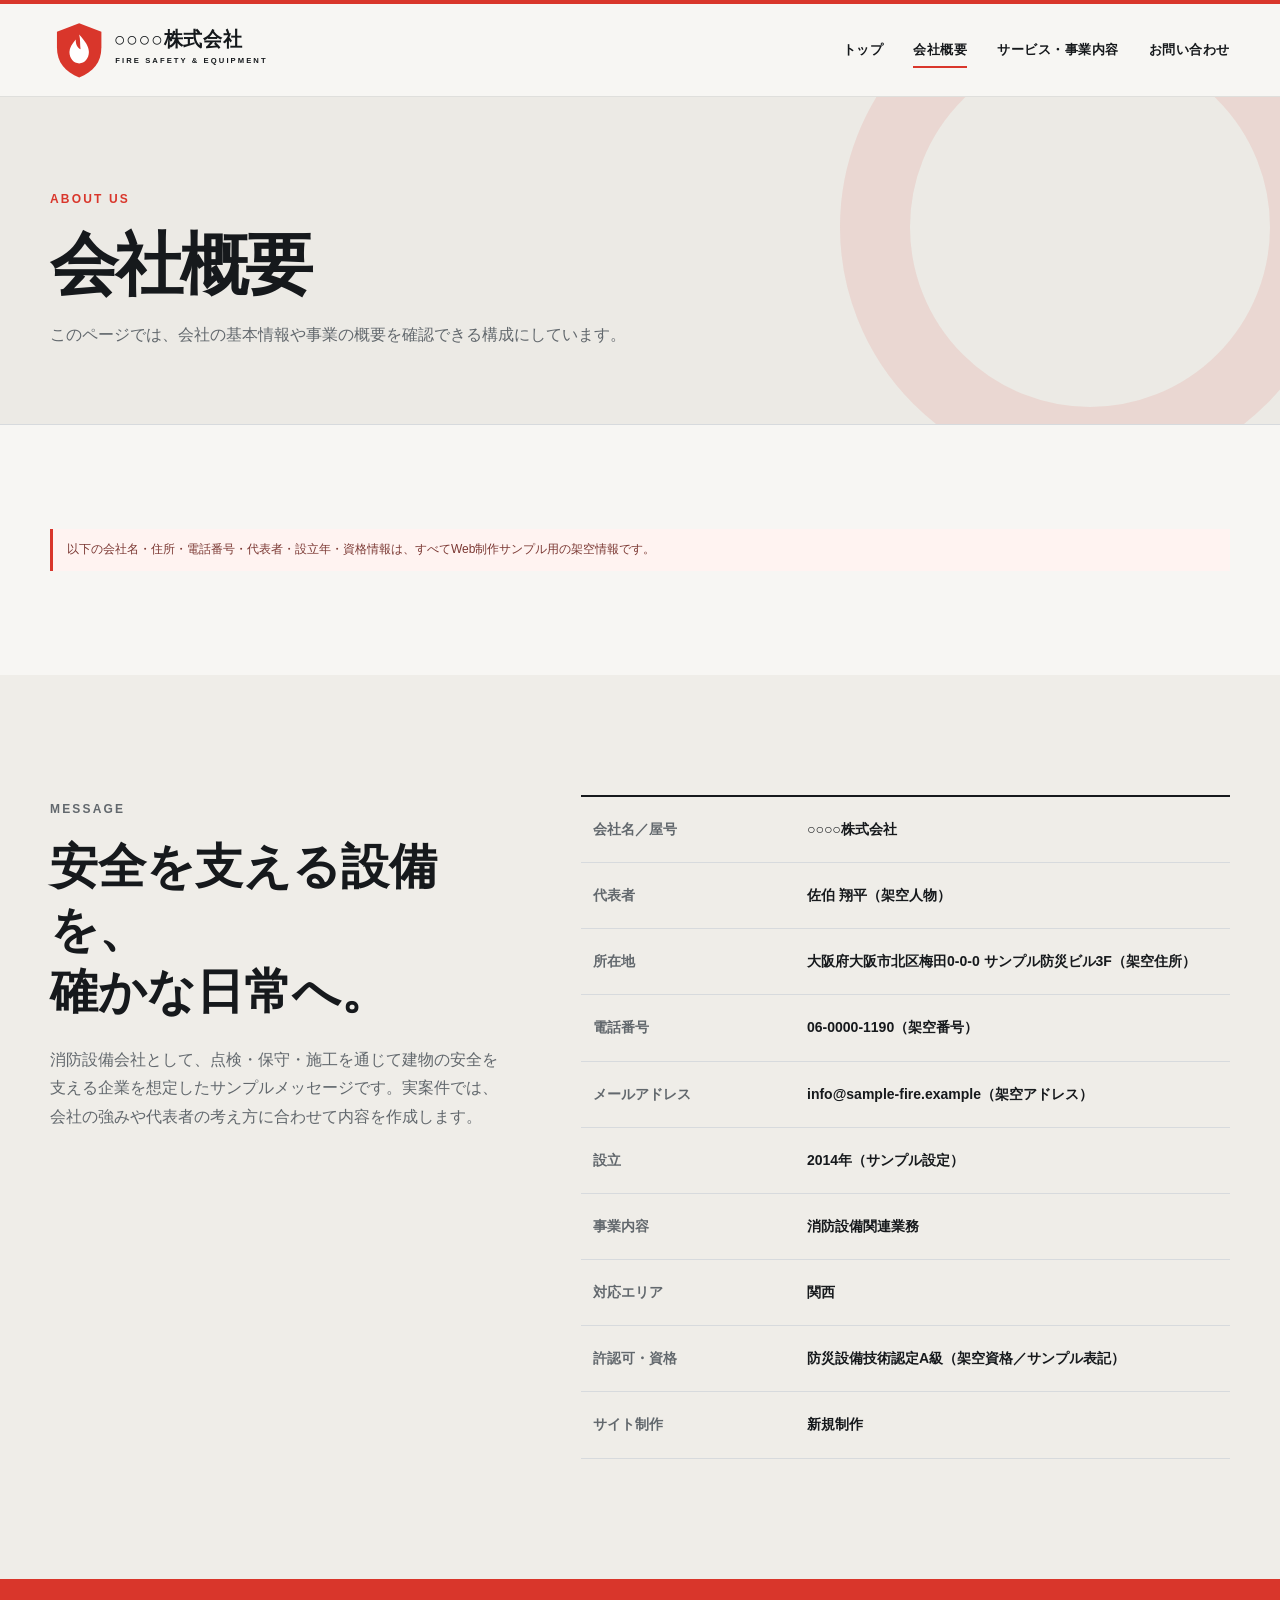
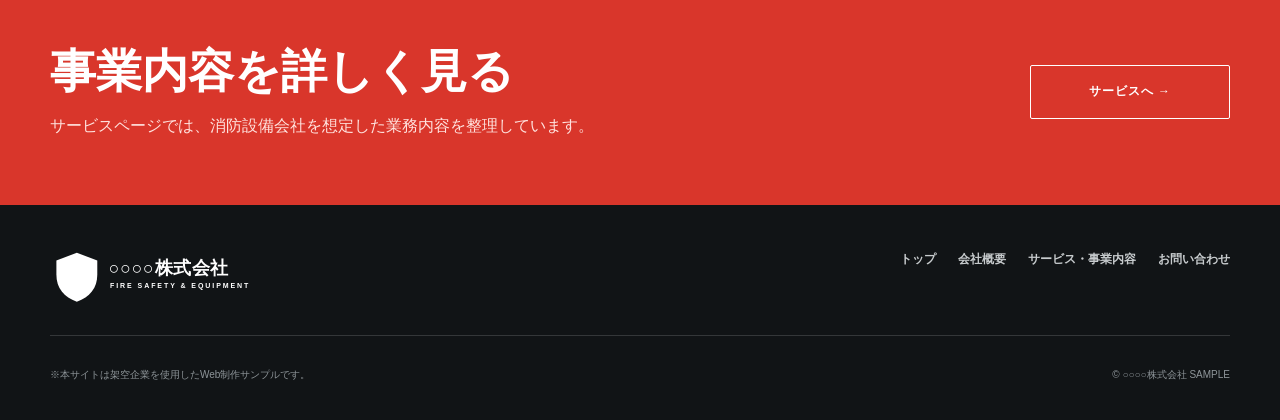
==== about.html @ 8e3e8072 "会社概要ページを作成" ====
<!doctype html>
<html lang="ja">
<head>
  <meta charset="utf-8">
  <meta name="viewport" content="width=device-width, initial-scale=1">
  <meta name="description" content="○○○○株式会社の会社概要サンプル。架空の会社情報を掲載しています。">
  <title>会社概要 | ○○○○株式会社</title>
  <link rel="icon" href="assets/logo.svg" type="image/svg+xml">
  <link rel="stylesheet" href="css/style.css">
</head>
<body id="top">
<header class="site-header">
  <div class="container header-inner">
    <a class="logo" href="index.html"><img src="assets/logo.svg" alt="○○○○株式会社"></a>
    <button class="menu-button" type="button" aria-expanded="false" aria-controls="site-nav">MENU</button>
    <nav id="site-nav" class="site-nav" aria-label="メインナビゲーション"><a href="index.html">トップ</a><a href="about.html" aria-current="page">会社概要</a><a href="service.html">サービス・事業内容</a><a href="contact.html">お問い合わせ</a></nav>
  </div>
</header>
<main>
  <section class="page-hero">
    <div class="container"><p class="eyebrow">ABOUT US</p><h1>会社概要</h1><p>このページでは、会社の基本情報や事業の概要を確認できる構成にしています。</p></div>
  </section>

  <section class="section">
    <div class="container">
      <p class="sample-note">以下の会社名・住所・電話番号・代表者・設立年・資格情報は、すべてWeb制作サンプル用の架空情報です。</p>
    </div>
  </section>

  <section class="section section-soft">
    <div class="container about-grid">
      <div class="about-message">
        <p class="eyebrow">MESSAGE</p>
        <h2>安全を支える設備を、<br>確かな日常へ。</h2>
        <p>消防設備会社として、点検・保守・施工を通じて建物の安全を支える企業を想定したサンプルメッセージです。実案件では、会社の強みや代表者の考え方に合わせて内容を作成します。</p>
      </div>
      <dl class="company-table">
        <div class="company-row"><dt>会社名／屋号</dt><dd>○○○○株式会社</dd></div>
        <div class="company-row"><dt>代表者</dt><dd>佐伯 翔平（架空人物）</dd></div>
        <div class="company-row"><dt>所在地</dt><dd>大阪府大阪市北区梅田0-0-0 サンプル防災ビル3F（架空住所）</dd></div>
        <div class="company-row"><dt>電話番号</dt><dd>06-0000-1190（架空番号）</dd></div>
        <div class="company-row"><dt>メールアドレス</dt><dd>info@sample-fire.example（架空アドレス）</dd></div>
        <div class="company-row"><dt>設立</dt><dd>2014年（サンプル設定）</dd></div>
        <div class="company-row"><dt>事業内容</dt><dd>消防設備関連業務</dd></div>
        <div class="company-row"><dt>対応エリア</dt><dd>関西</dd></div>
        <div class="company-row"><dt>許認可・資格</dt><dd>防災設備技術認定A級（架空資格／サンプル表記）</dd></div>
        <div class="company-row"><dt>サイト制作</dt><dd>新規制作</dd></div>
      </dl>
    </div>
  </section>

  <section class="cta">
    <div class="container cta-inner">
      <div><h2>事業内容を詳しく見る</h2><p>サービスページでは、消防設備会社を想定した業務内容を整理しています。</p></div>
      <a class="button" href="service.html">サービスへ →</a>
    </div>
  </section>
</main>
<footer class="site-footer">
  <div class="container">
    <div class="footer-main"><a class="footer-logo" href="index.html"><img src="assets/logo.svg" alt="○○○○株式会社"></a><nav class="footer-nav" aria-label="フッターナビ"><a href="index.html">トップ</a><a href="about.html">会社概要</a><a href="service.html">サービス・事業内容</a><a href="contact.html">お問い合わせ</a></nav></div>
    <div class="footer-bottom"><p>※本サイトは架空企業を使用したWeb制作サンプルです。</p><p>© ○○○○株式会社 SAMPLE</p></div>
  </div>
</footer>
<script src="js/main.js"></script>
</body>
</html>
---- css/style.css ----
:root{
  --ink:#16191c;
  --muted:#62686d;
  --line:#d7dadd;
  --paper:#f7f6f3;
  --surface:#ffffff;
  --soft:#efede8;
  --accent:#d9362b;
  --accent-dark:#aa241c;
  --max:1180px;
}
*{box-sizing:border-box}
html{scroll-behavior:smooth}
body{
  margin:0;
  color:var(--ink);
  background:var(--paper);
  font-family:-apple-system,BlinkMacSystemFont,"Segoe UI","Noto Sans JP","Yu Gothic",Meiryo,sans-serif;
  line-height:1.8;
  -webkit-font-smoothing:antialiased;
}
a{color:inherit;text-decoration:none}
img{display:block;max-width:100%}
button,input,textarea{font:inherit}
.container{width:min(calc(100% - 48px),var(--max));margin-inline:auto}
.section{padding:104px 0}
.section-soft{background:var(--soft)}
.eyebrow{margin:0 0 16px;color:var(--accent);font-size:12px;font-weight:800;letter-spacing:.18em;text-transform:uppercase}
.section-title{margin:0;font-size:clamp(32px,4.5vw,54px);line-height:1.2;letter-spacing:-.04em;font-weight:700}
.section-lead{max-width:680px;margin:22px 0 0;color:var(--muted);font-size:15px;line-height:2}
.sample-note{margin:0;padding:10px 14px;border-left:3px solid var(--accent);background:#fff3f1;color:#7b3833;font-size:12px}

/* Header */
.site-header{position:sticky;top:0;z-index:30;background:rgba(247,246,243,.94);backdrop-filter:blur(12px);border-top:4px solid var(--accent);border-bottom:1px solid rgba(22,25,28,.10)}
.header-inner{min-height:92px;display:flex;align-items:center;justify-content:space-between;gap:32px}
.logo img{width:250px;height:auto}
.site-nav{display:flex;align-items:center;gap:30px;font-size:13px;font-weight:700;letter-spacing:.04em}
.site-nav a{position:relative;padding:12px 0}
.site-nav a::after{content:"";position:absolute;left:0;right:0;bottom:6px;height:2px;background:var(--accent);transform:scaleX(0);transform-origin:right;transition:.25s}
.site-nav a:hover::after,.site-nav a[aria-current="page"]::after{transform:scaleX(1);transform-origin:left}
.menu-button{display:none;border:1px solid var(--ink);background:transparent;padding:10px 13px;font-size:12px;font-weight:800;letter-spacing:.12em}

/* Buttons */
.button{display:inline-flex;align-items:center;justify-content:center;gap:18px;min-width:200px;padding:15px 20px;border:1px solid var(--ink);border-radius:2px;background:transparent;font-size:12px;font-weight:800;letter-spacing:.08em;transition:.25s}
.button:hover{transform:translateY(-2px)}
.button-primary{background:var(--accent);border-color:var(--accent);color:#fff}
.button-primary:hover{background:var(--accent-dark)}
.button-dark{background:var(--ink);color:#fff}

/* Home hero */
.hero{position:relative;overflow:hidden;border-bottom:1px solid var(--line)}
.hero::before{content:"";position:absolute;inset:0;background-image:linear-gradient(rgba(22,25,28,.035) 1px,transparent 1px),linear-gradient(90deg,rgba(22,25,28,.035) 1px,transparent 1px);background-size:46px 46px;pointer-events:none}
.hero-grid{position:relative;display:grid;grid-template-columns:minmax(0,1fr) minmax(420px,.9fr);align-items:center;gap:64px;min-height:650px;padding:82px 0}
.hero-copy{max-width:650px}
.hero-kicker{display:inline-flex;align-items:center;gap:10px;margin:0 0 24px;padding:7px 10px;background:var(--ink);color:#fff;font-size:10px;font-weight:800;letter-spacing:.16em}
.hero-kicker::before{content:"";width:7px;height:7px;background:var(--accent)}
.hero h1{margin:0;font-size:clamp(46px,6vw,76px);line-height:1.08;letter-spacing:-.055em}
.hero h1 em{font-style:normal;color:var(--accent)}
.hero-text{max-width:560px;margin:28px 0 34px;color:var(--muted);font-size:16px;line-height:2}
.hero-actions{display:flex;gap:12px;flex-wrap:wrap}
.hero-visual{position:relative;margin:0;border:1px solid #bbbdbf;background:#fff;box-shadow:0 24px 60px rgba(0,0,0,.08)}
.hero-visual::before{content:"SAMPLE / FIRE SAFETY";position:absolute;left:16px;top:14px;z-index:2;padding:5px 7px;background:rgba(22,25,28,.86);color:#fff;font-size:9px;font-weight:800;letter-spacing:.16em}
.hero-visual img{width:100%;aspect-ratio:4/3;object-fit:cover}

/* Cards */
.card-grid{display:grid;grid-template-columns:repeat(3,1fr);gap:18px;margin-top:48px}
.card{position:relative;min-height:280px;padding:30px;background:var(--surface);border:1px solid var(--line);transition:.25s}
.card:hover{transform:translateY(-4px);border-color:#aeb2b5;box-shadow:0 16px 34px rgba(0,0,0,.05)}
.card-number{display:block;margin-bottom:54px;color:var(--accent);font-size:12px;font-weight:900;letter-spacing:.14em}
.card h3{margin:0 0 14px;font-size:23px;line-height:1.4}
.card p{margin:0;color:var(--muted);font-size:14px}
.card-link{position:absolute;left:30px;bottom:26px;font-size:11px;font-weight:800;letter-spacing:.08em}

/* Feature strip */
.feature-strip{display:grid;grid-template-columns:repeat(3,1fr);border-top:1px solid var(--ink);border-bottom:1px solid var(--ink);margin-top:50px}
.feature-item{padding:30px 28px;border-right:1px solid var(--line)}
.feature-item:last-child{border-right:0}
.feature-item span{display:block;margin-bottom:12px;color:var(--accent);font-size:11px;font-weight:800;letter-spacing:.14em}
.feature-item strong{display:block;font-size:20px;line-height:1.5}
.feature-item p{margin:12px 0 0;color:var(--muted);font-size:13px}

/* Page hero */
.page-hero{position:relative;overflow:hidden;padding:92px 0 74px;background:#eceae5;border-bottom:1px solid var(--line)}
.page-hero::after{content:"";position:absolute;right:-60px;top:-120px;width:360px;height:360px;border:70px solid rgba(217,54,43,.10);border-radius:50%}
.page-hero h1{position:relative;z-index:1;margin:0;font-size:clamp(42px,6vw,68px);line-height:1.1;letter-spacing:-.045em}
.page-hero p:last-child{position:relative;z-index:1;max-width:720px;margin:20px 0 0;color:var(--muted)}

/* About */
.about-grid{display:grid;grid-template-columns:.82fr 1.18fr;gap:80px;align-items:start}
.about-message{padding-top:20px}
.about-message h2{margin:0 0 22px;font-size:clamp(30px,4vw,48px);line-height:1.3}
.about-message p{color:var(--muted)}
.company-table{border-top:2px solid var(--ink)}
.company-row{display:grid;grid-template-columns:190px 1fr;gap:24px;padding:20px 12px;border-bottom:1px solid var(--line);font-size:14px}
.company-row dt{color:var(--muted);font-weight:700}
.company-row dd{margin:0;font-weight:600}

/* Service */
.service-list{margin-top:46px;border-top:2px solid var(--ink)}
.service-row{display:grid;grid-template-columns:90px minmax(0,1fr) minmax(240px,.7fr);gap:34px;padding:38px 12px;border-bottom:1px solid var(--line)}
.service-row>span{color:var(--accent);font-size:12px;font-weight:900;letter-spacing:.16em}
.service-row h2{margin:0 0 12px;font-size:28px}
.service-row p{margin:0;color:var(--muted);font-size:14px}
.service-tags{display:flex;flex-wrap:wrap;align-content:flex-start;gap:8px}
.service-tags span{padding:7px 10px;background:#fff;border:1px solid var(--line);font-size:11px;font-weight:700}
.equipment-grid{display:grid;grid-template-columns:repeat(4,1fr);gap:12px;margin-top:34px}
.equipment-item{padding:22px 16px;background:#fff;border:1px solid var(--line);text-align:center;font-size:13px;font-weight:700}

/* Contact */
.contact-grid{display:grid;grid-template-columns:.78fr 1.22fr;gap:72px;align-items:start}
.contact-info{padding:30px;background:var(--ink);color:#fff}
.contact-info h2{margin:0 0 18px;font-size:28px}
.contact-info p{margin:0 0 24px;color:#c9cdd0;font-size:14px}
.contact-data{border-top:1px solid rgba(255,255,255,.25)}
.contact-data div{padding:16px 0;border-bottom:1px solid rgba(255,255,255,.16)}
.contact-data span{display:block;color:#aeb4b7;font-size:10px;font-weight:800;letter-spacing:.14em}
.contact-data strong{display:block;margin-top:4px;font-size:15px}
.contact-form{display:flex;flex-direction:column;gap:20px;padding:34px;background:#fff;border:1px solid var(--line)}
.contact-form label{font-size:13px;font-weight:700}
.contact-form input,.contact-form textarea{width:100%;margin-top:8px;padding:13px 14px;border:1px solid #c7cbce;background:#fafafa;outline:none}
.contact-form input:focus,.contact-form textarea:focus{border-color:var(--accent);box-shadow:0 0 0 3px rgba(217,54,43,.08)}
.form-note{margin:0;color:#7c8286;font-size:11px}

/* CTA / Footer */
.cta{background:var(--accent);color:#fff}
.cta-inner{display:flex;align-items:center;justify-content:space-between;gap:36px;padding:64px 0}
.cta h2{margin:0;font-size:clamp(30px,4vw,46px);line-height:1.25}
.cta p{margin:12px 0 0;color:#ffe2de}
.cta .button{border-color:#fff;color:#fff}
.site-footer{padding:44px 0 26px;background:#111416;color:#fff}
.footer-main{display:flex;align-items:flex-start;justify-content:space-between;gap:42px;padding-bottom:30px;border-bottom:1px solid rgba(255,255,255,.15)}
.footer-logo img{width:230px;filter:brightness(0) invert(1)}
.footer-nav{display:flex;gap:22px;flex-wrap:wrap;color:#c7cbcd;font-size:12px;font-weight:700}
.footer-bottom{display:flex;justify-content:space-between;gap:24px;padding-top:20px;color:#8e9599;font-size:10px}

@media(max-width:980px){
  .hero-grid{grid-template-columns:1fr;gap:44px;min-height:auto}
  .hero-visual{max-width:780px}
  .card-grid{grid-template-columns:1fr}
  .card{min-height:230px}
  .about-grid,.contact-grid{grid-template-columns:1fr;gap:46px}
  .service-row{grid-template-columns:70px 1fr}
  .service-tags{grid-column:2}
  .equipment-grid{grid-template-columns:repeat(2,1fr)}
}
@media(max-width:760px){
  .container{width:min(calc(100% - 28px),var(--max))}
  .section{padding:76px 0}
  .header-inner{min-height:78px}
  .logo img{width:205px}
  .menu-button{display:block}
  .site-nav{display:none;position:absolute;top:78px;left:0;right:0;flex-direction:column;align-items:flex-start;gap:4px;padding:18px 22px 24px;background:#f7f6f3;border-bottom:1px solid var(--line)}
  .site-nav.open{display:flex}
  .site-nav a{width:100%;padding:10px 0}
  .hero-grid{padding:60px 0}
  .hero h1{font-size:clamp(36px,11vw,52px)}
  .hero-text{font-size:14px}
  .hero-actions .button{width:100%}
  .feature-strip{grid-template-columns:1fr}
  .feature-item{border-right:0;border-bottom:1px solid var(--line)}
  .feature-item:last-child{border-bottom:0}
  .page-hero{padding:70px 0 58px}
  .company-row{grid-template-columns:1fr;gap:6px;padding:16px 4px}
  .service-row{grid-template-columns:1fr;gap:10px;padding:30px 4px}
  .service-tags{grid-column:auto}
  .equipment-grid{grid-template-columns:1fr}
  .contact-form{padding:24px 18px}
  .cta-inner{display:block;padding:52px 0}
  .cta .button{margin-top:26px;width:100%}
  .footer-main{display:block}
  .footer-nav{margin-top:26px}
  .footer-bottom{display:block}
  .footer-bottom p{margin:8px 0 0}
}
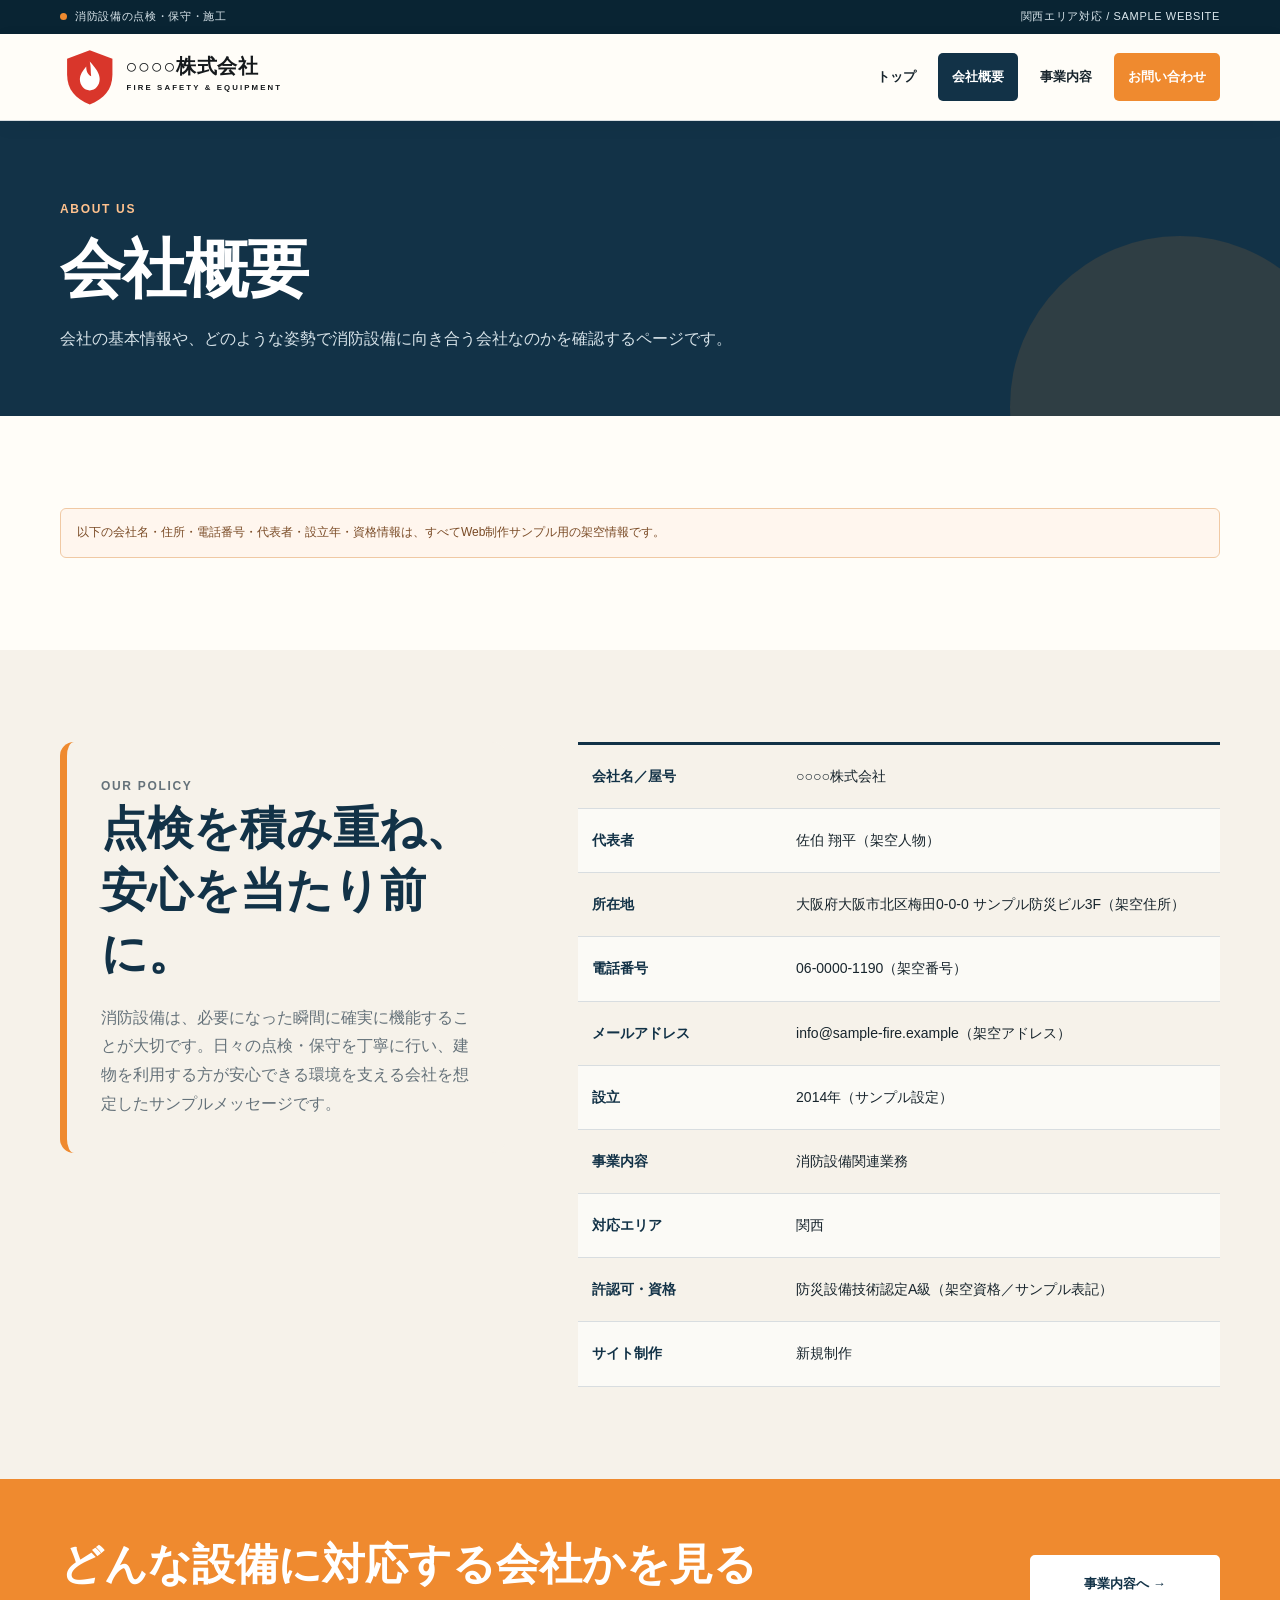
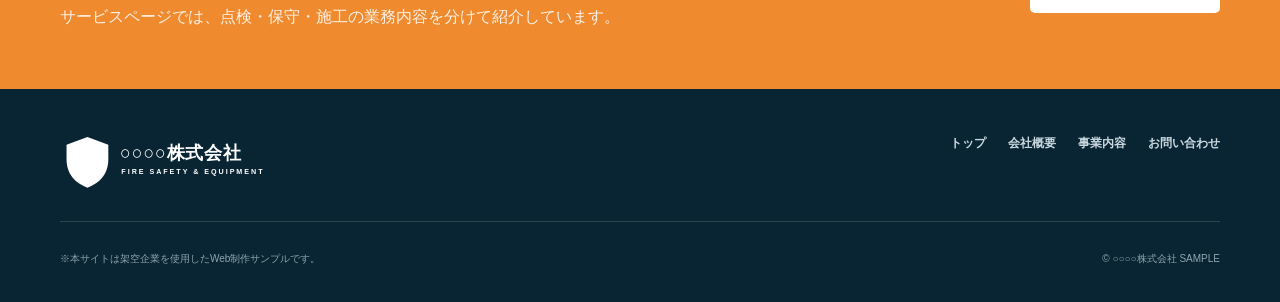
==== commit c3c5aec6: "会社概要ページを新デザインへ統一" ====
--- a/about.html
+++ b/about.html
@@ -9,30 +9,29 @@
   <link rel="stylesheet" href="css/style.css">
 </head>
 <body id="top">
+<div class="utility-bar"><div class="container utility-inner"><p class="utility-badge">消防設備の点検・保守・施工</p><p>関西エリア対応 / SAMPLE WEBSITE</p></div></div>
 <header class="site-header">
   <div class="container header-inner">
     <a class="logo" href="index.html"><img src="assets/logo.svg" alt="○○○○株式会社"></a>
     <button class="menu-button" type="button" aria-expanded="false" aria-controls="site-nav">MENU</button>
-    <nav id="site-nav" class="site-nav" aria-label="メインナビゲーション"><a href="index.html">トップ</a><a href="about.html" aria-current="page">会社概要</a><a href="service.html">サービス・事業内容</a><a href="contact.html">お問い合わせ</a></nav>
+    <nav id="site-nav" class="site-nav" aria-label="メインナビゲーション"><a href="index.html">トップ</a><a href="about.html" aria-current="page">会社概要</a><a href="service.html">事業内容</a><a href="contact.html">お問い合わせ</a></nav>
   </div>
 </header>
 <main>
   <section class="page-hero">
-    <div class="container"><p class="eyebrow">ABOUT US</p><h1>会社概要</h1><p>このページでは、会社の基本情報や事業の概要を確認できる構成にしています。</p></div>
+    <div class="container"><p class="eyebrow">ABOUT US</p><h1>会社概要</h1><p>会社の基本情報や、どのような姿勢で消防設備に向き合う会社なのかを確認するページです。</p></div>
   </section>
 
   <section class="section">
-    <div class="container">
-      <p class="sample-note">以下の会社名・住所・電話番号・代表者・設立年・資格情報は、すべてWeb制作サンプル用の架空情報です。</p>
-    </div>
+    <div class="container"><p class="sample-note">以下の会社名・住所・電話番号・代表者・設立年・資格情報は、すべてWeb制作サンプル用の架空情報です。</p></div>
   </section>
 
   <section class="section section-soft">
     <div class="container about-grid">
       <div class="about-message">
-        <p class="eyebrow">MESSAGE</p>
-        <h2>安全を支える設備を、<br>確かな日常へ。</h2>
-        <p>消防設備会社として、点検・保守・施工を通じて建物の安全を支える企業を想定したサンプルメッセージです。実案件では、会社の強みや代表者の考え方に合わせて内容を作成します。</p>
+        <p class="eyebrow">OUR POLICY</p>
+        <h2>点検を積み重ね、<br>安心を当たり前に。</h2>
+        <p>消防設備は、必要になった瞬間に確実に機能することが大切です。日々の点検・保守を丁寧に行い、建物を利用する方が安心できる環境を支える会社を想定したサンプルメッセージです。</p>
       </div>
       <dl class="company-table">
         <div class="company-row"><dt>会社名／屋号</dt><dd>○○○○株式会社</dd></div>
@@ -50,15 +49,12 @@
   </section>
 
   <section class="cta">
-    <div class="container cta-inner">
-      <div><h2>事業内容を詳しく見る</h2><p>サービスページでは、消防設備会社を想定した業務内容を整理しています。</p></div>
-      <a class="button" href="service.html">サービスへ →</a>
-    </div>
+    <div class="container cta-inner"><div><h2>どんな設備に対応する会社かを見る</h2><p>サービスページでは、点検・保守・施工の業務内容を分けて紹介しています。</p></div><a class="button" href="service.html">事業内容へ →</a></div>
   </section>
 </main>
 <footer class="site-footer">
   <div class="container">
-    <div class="footer-main"><a class="footer-logo" href="index.html"><img src="assets/logo.svg" alt="○○○○株式会社"></a><nav class="footer-nav" aria-label="フッターナビ"><a href="index.html">トップ</a><a href="about.html">会社概要</a><a href="service.html">サービス・事業内容</a><a href="contact.html">お問い合わせ</a></nav></div>
+    <div class="footer-main"><a class="footer-logo" href="index.html"><img src="assets/logo.svg" alt="○○○○株式会社"></a><nav class="footer-nav" aria-label="フッターナビ"><a href="index.html">トップ</a><a href="about.html">会社概要</a><a href="service.html">事業内容</a><a href="contact.html">お問い合わせ</a></nav></div>
     <div class="footer-bottom"><p>※本サイトは架空企業を使用したWeb制作サンプルです。</p><p>© ○○○○株式会社 SAMPLE</p></div>
   </div>
 </footer>
--- a/css/style.css
+++ b/css/style.css
@@ -1,13 +1,16 @@
 :root{
-  --ink:#16191c;
-  --muted:#62686d;
-  --line:#d7dadd;
-  --paper:#f7f6f3;
-  --surface:#ffffff;
-  --soft:#efede8;
-  --accent:#d9362b;
-  --accent-dark:#aa241c;
-  --max:1180px;
+  --navy:#123247;
+  --navy-deep:#092433;
+  --blue:#1f4a63;
+  --orange:#ef8a2f;
+  --orange-dark:#cf6d1b;
+  --cream:#f6f2ea;
+  --paper:#fffdf8;
+  --sky:#eaf1f4;
+  --ink:#17242c;
+  --muted:#65727a;
+  --line:#d8dde0;
+  --max:1160px;
 }
 *{box-sizing:border-box}
 html{scroll-behavior:smooth}
@@ -15,7 +18,7 @@
   margin:0;
   color:var(--ink);
   background:var(--paper);
-  font-family:-apple-system,BlinkMacSystemFont,"Segoe UI","Noto Sans JP","Yu Gothic",Meiryo,sans-serif;
+  font-family:"Noto Sans JP","Yu Gothic",Meiryo,sans-serif;
   line-height:1.8;
   -webkit-font-smoothing:antialiased;
 }
@@ -23,152 +26,180 @@
 img{display:block;max-width:100%}
 button,input,textarea{font:inherit}
 .container{width:min(calc(100% - 48px),var(--max));margin-inline:auto}
-.section{padding:104px 0}
-.section-soft{background:var(--soft)}
-.eyebrow{margin:0 0 16px;color:var(--accent);font-size:12px;font-weight:800;letter-spacing:.18em;text-transform:uppercase}
-.section-title{margin:0;font-size:clamp(32px,4.5vw,54px);line-height:1.2;letter-spacing:-.04em;font-weight:700}
-.section-lead{max-width:680px;margin:22px 0 0;color:var(--muted);font-size:15px;line-height:2}
-.sample-note{margin:0;padding:10px 14px;border-left:3px solid var(--accent);background:#fff3f1;color:#7b3833;font-size:12px}
-
-/* Header */
-.site-header{position:sticky;top:0;z-index:30;background:rgba(247,246,243,.94);backdrop-filter:blur(12px);border-top:4px solid var(--accent);border-bottom:1px solid rgba(22,25,28,.10)}
-.header-inner{min-height:92px;display:flex;align-items:center;justify-content:space-between;gap:32px}
-.logo img{width:250px;height:auto}
-.site-nav{display:flex;align-items:center;gap:30px;font-size:13px;font-weight:700;letter-spacing:.04em}
-.site-nav a{position:relative;padding:12px 0}
-.site-nav a::after{content:"";position:absolute;left:0;right:0;bottom:6px;height:2px;background:var(--accent);transform:scaleX(0);transform-origin:right;transition:.25s}
-.site-nav a:hover::after,.site-nav a[aria-current="page"]::after{transform:scaleX(1);transform-origin:left}
-.menu-button{display:none;border:1px solid var(--ink);background:transparent;padding:10px 13px;font-size:12px;font-weight:800;letter-spacing:.12em}
+.section{padding:92px 0}
+.section-soft{background:var(--cream)}
+.section-blue{background:var(--sky)}
+.eyebrow{margin:0 0 10px;color:var(--orange-dark);font-size:12px;font-weight:800;letter-spacing:.14em;text-transform:uppercase}
+.section-title{margin:0;font-size:clamp(32px,4.2vw,52px);line-height:1.3;letter-spacing:-.03em;font-weight:800}
+.section-lead{max-width:720px;margin:20px 0 0;color:var(--muted);font-size:15px;line-height:2}
+.sample-note{margin:0;padding:13px 16px;border:1px solid #f0c9a4;border-radius:6px;background:#fff6ee;color:#7a4b26;font-size:12px}
+
+/* Utility + header */
+.utility-bar{background:var(--navy-deep);color:#dbe7ed;font-size:11px;letter-spacing:.06em}
+.utility-inner{min-height:34px;display:flex;align-items:center;justify-content:space-between;gap:20px}
+.utility-inner p{margin:0}
+.utility-badge{display:inline-flex;align-items:center;gap:8px}
+.utility-badge::before{content:"";width:7px;height:7px;border-radius:50%;background:var(--orange)}
+.site-header{position:sticky;top:0;z-index:30;background:rgba(255,253,248,.97);border-bottom:1px solid var(--line);box-shadow:0 5px 18px rgba(9,36,51,.05)}
+.header-inner{min-height:86px;display:flex;align-items:center;justify-content:space-between;gap:32px}
+.logo img{width:255px;height:auto}
+.site-nav{display:flex;align-items:center;gap:8px;font-size:13px;font-weight:700}
+.site-nav a{padding:12px 14px;border-radius:5px;transition:.2s}
+.site-nav a:hover{background:var(--sky);color:var(--navy)}
+.site-nav a[aria-current="page"]{background:var(--navy);color:#fff}
+.site-nav a:last-child{background:var(--orange);color:#fff}
+.site-nav a:last-child:hover{background:var(--orange-dark)}
+.menu-button{display:none;border:0;border-radius:4px;background:var(--navy);color:#fff;padding:10px 13px;font-size:12px;font-weight:800;letter-spacing:.1em}
 
 /* Buttons */
-.button{display:inline-flex;align-items:center;justify-content:center;gap:18px;min-width:200px;padding:15px 20px;border:1px solid var(--ink);border-radius:2px;background:transparent;font-size:12px;font-weight:800;letter-spacing:.08em;transition:.25s}
-.button:hover{transform:translateY(-2px)}
-.button-primary{background:var(--accent);border-color:var(--accent);color:#fff}
-.button-primary:hover{background:var(--accent-dark)}
-.button-dark{background:var(--ink);color:#fff}
+.button{display:inline-flex;align-items:center;justify-content:center;gap:16px;min-width:190px;padding:15px 20px;border:2px solid var(--navy);border-radius:5px;background:#fff;color:var(--navy);font-size:13px;font-weight:800;transition:.2s}
+.button:hover{transform:translateY(-2px);box-shadow:0 8px 20px rgba(18,50,71,.10)}
+.button-primary{background:var(--orange);border-color:var(--orange);color:#fff}
+.button-primary:hover{background:var(--orange-dark);border-color:var(--orange-dark)}
+.button-dark{background:var(--navy);color:#fff}
 
 /* Home hero */
-.hero{position:relative;overflow:hidden;border-bottom:1px solid var(--line)}
-.hero::before{content:"";position:absolute;inset:0;background-image:linear-gradient(rgba(22,25,28,.035) 1px,transparent 1px),linear-gradient(90deg,rgba(22,25,28,.035) 1px,transparent 1px);background-size:46px 46px;pointer-events:none}
-.hero-grid{position:relative;display:grid;grid-template-columns:minmax(0,1fr) minmax(420px,.9fr);align-items:center;gap:64px;min-height:650px;padding:82px 0}
+.hero{position:relative;overflow:hidden;background:var(--navy);color:#fff}
+.hero::before{content:"";position:absolute;inset:0 48% 0 0;background:linear-gradient(135deg,rgba(255,255,255,.035),transparent 60%)}
+.hero::after{content:"";position:absolute;right:-120px;top:-90px;width:420px;height:420px;border:80px solid rgba(239,138,47,.14);border-radius:50%}
+.hero-grid{position:relative;z-index:1;display:grid;grid-template-columns:minmax(0,1.05fr) minmax(420px,.95fr);align-items:center;gap:64px;min-height:620px;padding:72px 0}
 .hero-copy{max-width:650px}
-.hero-kicker{display:inline-flex;align-items:center;gap:10px;margin:0 0 24px;padding:7px 10px;background:var(--ink);color:#fff;font-size:10px;font-weight:800;letter-spacing:.16em}
-.hero-kicker::before{content:"";width:7px;height:7px;background:var(--accent)}
-.hero h1{margin:0;font-size:clamp(46px,6vw,76px);line-height:1.08;letter-spacing:-.055em}
-.hero h1 em{font-style:normal;color:var(--accent)}
-.hero-text{max-width:560px;margin:28px 0 34px;color:var(--muted);font-size:16px;line-height:2}
+.hero-kicker{display:flex;align-items:center;gap:12px;margin:0 0 22px;color:#b9d1dd;font-size:12px;font-weight:800;letter-spacing:.16em}
+.hero-kicker::before{content:"";width:36px;height:4px;background:var(--orange);border-radius:4px}
+.hero h1{margin:0;font-size:clamp(44px,5.8vw,72px);line-height:1.18;letter-spacing:-.04em}
+.hero h1 em{font-style:normal;color:#ffd0a8}
+.hero-text{max-width:610px;margin:28px 0 34px;color:#d5e2e8;font-size:16px;line-height:2}
 .hero-actions{display:flex;gap:12px;flex-wrap:wrap}
-.hero-visual{position:relative;margin:0;border:1px solid #bbbdbf;background:#fff;box-shadow:0 24px 60px rgba(0,0,0,.08)}
-.hero-visual::before{content:"SAMPLE / FIRE SAFETY";position:absolute;left:16px;top:14px;z-index:2;padding:5px 7px;background:rgba(22,25,28,.86);color:#fff;font-size:9px;font-weight:800;letter-spacing:.16em}
-.hero-visual img{width:100%;aspect-ratio:4/3;object-fit:cover}
-
-/* Cards */
-.card-grid{display:grid;grid-template-columns:repeat(3,1fr);gap:18px;margin-top:48px}
-.card{position:relative;min-height:280px;padding:30px;background:var(--surface);border:1px solid var(--line);transition:.25s}
-.card:hover{transform:translateY(-4px);border-color:#aeb2b5;box-shadow:0 16px 34px rgba(0,0,0,.05)}
-.card-number{display:block;margin-bottom:54px;color:var(--accent);font-size:12px;font-weight:900;letter-spacing:.14em}
-.card h3{margin:0 0 14px;font-size:23px;line-height:1.4}
-.card p{margin:0;color:var(--muted);font-size:14px}
-.card-link{position:absolute;left:30px;bottom:26px;font-size:11px;font-weight:800;letter-spacing:.08em}
-
-/* Feature strip */
-.feature-strip{display:grid;grid-template-columns:repeat(3,1fr);border-top:1px solid var(--ink);border-bottom:1px solid var(--ink);margin-top:50px}
-.feature-item{padding:30px 28px;border-right:1px solid var(--line)}
-.feature-item:last-child{border-right:0}
-.feature-item span{display:block;margin-bottom:12px;color:var(--accent);font-size:11px;font-weight:800;letter-spacing:.14em}
-.feature-item strong{display:block;font-size:20px;line-height:1.5}
-.feature-item p{margin:12px 0 0;color:var(--muted);font-size:13px}
+.hero .button:not(.button-primary){background:transparent;border-color:#fff;color:#fff}
+.hero-visual{position:relative;margin:0;padding:18px;border-radius:22px;background:#fff;box-shadow:0 28px 70px rgba(0,0,0,.26);transform:rotate(1.5deg)}
+.hero-visual::before{content:"現場を支える消防設備";position:absolute;left:28px;top:28px;z-index:2;padding:6px 10px;border-radius:999px;background:var(--navy);color:#fff;font-size:10px;font-weight:800;letter-spacing:.06em}
+.hero-visual img{width:100%;aspect-ratio:4/3;object-fit:cover;border-radius:14px}
+
+/* Trust band */
+.trust-band{background:#fff;border-bottom:1px solid var(--line)}
+.trust-grid{display:grid;grid-template-columns:repeat(3,1fr)}
+.trust-item{padding:24px 28px;border-right:1px solid var(--line)}
+.trust-item:first-child{border-left:1px solid var(--line)}
+.trust-item span{display:block;color:var(--orange-dark);font-size:11px;font-weight:900;letter-spacing:.1em}
+.trust-item strong{display:block;margin-top:4px;color:var(--navy);font-size:21px}
+.trust-item p{margin:4px 0 0;color:var(--muted);font-size:12px}
+
+/* Services */
+.service-cards{display:grid;grid-template-columns:repeat(3,1fr);gap:24px;margin-top:46px}
+.service-card{position:relative;padding:34px 30px 30px;border-radius:14px;background:#fff;border:1px solid var(--line);box-shadow:0 10px 30px rgba(18,50,71,.06)}
+.service-card::before{content:"";position:absolute;left:0;top:0;bottom:0;width:6px;border-radius:14px 0 0 14px;background:var(--orange)}
+.service-card .service-no{display:inline-flex;align-items:center;justify-content:center;width:44px;height:44px;margin-bottom:28px;border-radius:50%;background:var(--sky);color:var(--navy);font-weight:900}
+.service-card h3{margin:0 0 12px;color:var(--navy);font-size:23px}
+.service-card p{margin:0;color:var(--muted);font-size:14px}
+.service-card a{display:inline-flex;margin-top:26px;color:var(--orange-dark);font-size:12px;font-weight:800}
+
+/* Company intro */
+.local-grid{display:grid;grid-template-columns:minmax(0,.95fr) minmax(0,1.05fr);gap:70px;align-items:center}
+.local-panel{padding:40px;border-radius:14px;background:var(--navy);color:#fff}
+.local-panel h3{margin:0 0 20px;font-size:28px}
+.local-panel ul{list-style:none;margin:0;padding:0}
+.local-panel li{display:flex;gap:12px;padding:14px 0;border-bottom:1px solid rgba(255,255,255,.15);color:#d6e2e8}
+.local-panel li::before{content:"✓";color:#ffc28e;font-weight:900}
 
 /* Page hero */
-.page-hero{position:relative;overflow:hidden;padding:92px 0 74px;background:#eceae5;border-bottom:1px solid var(--line)}
-.page-hero::after{content:"";position:absolute;right:-60px;top:-120px;width:360px;height:360px;border:70px solid rgba(217,54,43,.10);border-radius:50%}
-.page-hero h1{position:relative;z-index:1;margin:0;font-size:clamp(42px,6vw,68px);line-height:1.1;letter-spacing:-.045em}
-.page-hero p:last-child{position:relative;z-index:1;max-width:720px;margin:20px 0 0;color:var(--muted)}
+.page-hero{position:relative;overflow:hidden;padding:78px 0 62px;background:var(--navy);color:#fff}
+.page-hero::before{content:"";position:absolute;right:-70px;bottom:-160px;width:340px;height:340px;border-radius:50%;background:rgba(239,138,47,.13)}
+.page-hero .container{position:relative;z-index:1}
+.page-hero .eyebrow{color:#ffc28e}
+.page-hero h1{margin:0;font-size:clamp(40px,5.7vw,64px);line-height:1.2;letter-spacing:-.035em}
+.page-hero p:last-child{max-width:740px;margin:18px 0 0;color:#d7e3e9}
 
 /* About */
-.about-grid{display:grid;grid-template-columns:.82fr 1.18fr;gap:80px;align-items:start}
-.about-message{padding-top:20px}
-.about-message h2{margin:0 0 22px;font-size:clamp(30px,4vw,48px);line-height:1.3}
-.about-message p{color:var(--muted)}
-.company-table{border-top:2px solid var(--ink)}
-.company-row{display:grid;grid-template-columns:190px 1fr;gap:24px;padding:20px 12px;border-bottom:1px solid var(--line);font-size:14px}
-.company-row dt{color:var(--muted);font-weight:700}
-.company-row dd{margin:0;font-weight:600}
-
-/* Service */
-.service-list{margin-top:46px;border-top:2px solid var(--ink)}
-.service-row{display:grid;grid-template-columns:90px minmax(0,1fr) minmax(240px,.7fr);gap:34px;padding:38px 12px;border-bottom:1px solid var(--line)}
-.service-row>span{color:var(--accent);font-size:12px;font-weight:900;letter-spacing:.16em}
-.service-row h2{margin:0 0 12px;font-size:28px}
+.about-grid{display:grid;grid-template-columns:.82fr 1.18fr;gap:72px;align-items:start}
+.about-message{padding:34px;border-radius:14px;background:var(--cream);border-left:7px solid var(--orange)}
+.about-message h2{margin:0 0 20px;color:var(--navy);font-size:clamp(30px,4vw,46px);line-height:1.35}
+.about-message p{margin:0;color:var(--muted)}
+.company-table{margin:0;border-top:3px solid var(--navy)}
+.company-row{display:grid;grid-template-columns:180px 1fr;gap:24px;padding:19px 14px;border-bottom:1px solid var(--line);font-size:14px}
+.company-row:nth-child(even){background:#fbfaf6}
+.company-row dt{color:var(--navy);font-weight:800}
+.company-row dd{margin:0}
+
+/* Service detail */
+.service-list{display:grid;gap:20px;margin-top:40px}
+.service-row{display:grid;grid-template-columns:72px minmax(0,1fr) minmax(220px,.55fr);gap:30px;padding:32px;border-radius:12px;background:#fff;border:1px solid var(--line);box-shadow:0 8px 24px rgba(18,50,71,.04)}
+.service-row>span{display:flex;align-items:center;justify-content:center;width:52px;height:52px;border-radius:50%;background:var(--navy);color:#fff;font-size:13px;font-weight:900}
+.service-row h2{margin:0 0 10px;color:var(--navy);font-size:27px}
 .service-row p{margin:0;color:var(--muted);font-size:14px}
 .service-tags{display:flex;flex-wrap:wrap;align-content:flex-start;gap:8px}
-.service-tags span{padding:7px 10px;background:#fff;border:1px solid var(--line);font-size:11px;font-weight:700}
-.equipment-grid{display:grid;grid-template-columns:repeat(4,1fr);gap:12px;margin-top:34px}
-.equipment-item{padding:22px 16px;background:#fff;border:1px solid var(--line);text-align:center;font-size:13px;font-weight:700}
+.service-tags span{padding:7px 10px;border-radius:999px;background:var(--sky);color:var(--navy);font-size:11px;font-weight:800}
+.equipment-grid{display:grid;grid-template-columns:repeat(4,1fr);gap:14px;margin-top:34px}
+.equipment-item{position:relative;padding:24px 16px 24px 22px;border-radius:10px;background:#fff;border:1px solid var(--line);color:var(--navy);font-size:13px;font-weight:800}
+.equipment-item::before{content:"";position:absolute;left:10px;top:50%;width:5px;height:5px;border-radius:50%;background:var(--orange);transform:translateY(-50%)}
 
 /* Contact */
-.contact-grid{display:grid;grid-template-columns:.78fr 1.22fr;gap:72px;align-items:start}
-.contact-info{padding:30px;background:var(--ink);color:#fff}
-.contact-info h2{margin:0 0 18px;font-size:28px}
-.contact-info p{margin:0 0 24px;color:#c9cdd0;font-size:14px}
-.contact-data{border-top:1px solid rgba(255,255,255,.25)}
-.contact-data div{padding:16px 0;border-bottom:1px solid rgba(255,255,255,.16)}
-.contact-data span{display:block;color:#aeb4b7;font-size:10px;font-weight:800;letter-spacing:.14em}
+.contact-grid{display:grid;grid-template-columns:.78fr 1.22fr;gap:52px;align-items:start}
+.contact-info{padding:34px;border-radius:14px;background:var(--navy);color:#fff;box-shadow:0 18px 44px rgba(18,50,71,.16)}
+.contact-info h2{margin:0 0 16px;font-size:28px}
+.contact-info p{margin:0 0 24px;color:#ccdae1;font-size:14px}
+.contact-data{border-top:1px solid rgba(255,255,255,.22)}
+.contact-data div{padding:16px 0;border-bottom:1px solid rgba(255,255,255,.14)}
+.contact-data span{display:block;color:#f6b277;font-size:10px;font-weight:900;letter-spacing:.12em}
 .contact-data strong{display:block;margin-top:4px;font-size:15px}
-.contact-form{display:flex;flex-direction:column;gap:20px;padding:34px;background:#fff;border:1px solid var(--line)}
-.contact-form label{font-size:13px;font-weight:700}
-.contact-form input,.contact-form textarea{width:100%;margin-top:8px;padding:13px 14px;border:1px solid #c7cbce;background:#fafafa;outline:none}
-.contact-form input:focus,.contact-form textarea:focus{border-color:var(--accent);box-shadow:0 0 0 3px rgba(217,54,43,.08)}
-.form-note{margin:0;color:#7c8286;font-size:11px}
-
-/* CTA / Footer */
-.cta{background:var(--accent);color:#fff}
-.cta-inner{display:flex;align-items:center;justify-content:space-between;gap:36px;padding:64px 0}
-.cta h2{margin:0;font-size:clamp(30px,4vw,46px);line-height:1.25}
-.cta p{margin:12px 0 0;color:#ffe2de}
-.cta .button{border-color:#fff;color:#fff}
-.site-footer{padding:44px 0 26px;background:#111416;color:#fff}
-.footer-main{display:flex;align-items:flex-start;justify-content:space-between;gap:42px;padding-bottom:30px;border-bottom:1px solid rgba(255,255,255,.15)}
-.footer-logo img{width:230px;filter:brightness(0) invert(1)}
-.footer-nav{display:flex;gap:22px;flex-wrap:wrap;color:#c7cbcd;font-size:12px;font-weight:700}
-.footer-bottom{display:flex;justify-content:space-between;gap:24px;padding-top:20px;color:#8e9599;font-size:10px}
+.contact-form{display:flex;flex-direction:column;gap:20px;padding:34px;border-radius:14px;background:#fff;border:1px solid var(--line);box-shadow:0 10px 30px rgba(18,50,71,.05)}
+.contact-form label{font-size:13px;font-weight:800;color:var(--navy)}
+.contact-form input,.contact-form textarea{width:100%;margin-top:8px;padding:13px 14px;border:1px solid #cbd4d9;border-radius:6px;background:#fbfcfc;color:var(--ink);outline:none}
+.contact-form input:focus,.contact-form textarea:focus{border-color:var(--orange);box-shadow:0 0 0 3px rgba(239,138,47,.12)}
+.form-note{margin:0;color:#7c878e;font-size:11px}
+
+/* CTA + footer */
+.cta{background:var(--orange);color:#fff}
+.cta-inner{display:flex;align-items:center;justify-content:space-between;gap:36px;padding:58px 0}
+.cta h2{margin:0;font-size:clamp(28px,3.8vw,43px);line-height:1.3}
+.cta p{margin:10px 0 0;color:#fff1e5}
+.cta .button{background:#fff;border-color:#fff;color:var(--navy)}
+.site-footer{padding:44px 0 24px;background:var(--navy-deep);color:#fff}
+.footer-main{display:flex;align-items:flex-start;justify-content:space-between;gap:42px;padding-bottom:30px;border-bottom:1px solid rgba(255,255,255,.14)}
+.footer-logo img{width:235px;filter:brightness(0) invert(1)}
+.footer-nav{display:flex;gap:22px;flex-wrap:wrap;color:#cad9e0;font-size:12px;font-weight:700}
+.footer-nav a:hover{color:#fff}
+.footer-bottom{display:flex;justify-content:space-between;gap:24px;padding-top:18px;color:#8fa6b1;font-size:10px}
 
 @media(max-width:980px){
-  .hero-grid{grid-template-columns:1fr;gap:44px;min-height:auto}
-  .hero-visual{max-width:780px}
-  .card-grid{grid-template-columns:1fr}
-  .card{min-height:230px}
-  .about-grid,.contact-grid{grid-template-columns:1fr;gap:46px}
+  .hero-grid{grid-template-columns:1fr;gap:40px;min-height:auto}
+  .hero-visual{max-width:760px;transform:none}
+  .service-cards{grid-template-columns:1fr}
+  .local-grid,.about-grid,.contact-grid{grid-template-columns:1fr;gap:40px}
   .service-row{grid-template-columns:70px 1fr}
   .service-tags{grid-column:2}
   .equipment-grid{grid-template-columns:repeat(2,1fr)}
 }
 @media(max-width:760px){
   .container{width:min(calc(100% - 28px),var(--max))}
-  .section{padding:76px 0}
-  .header-inner{min-height:78px}
+  .section{padding:70px 0}
+  .utility-inner{min-height:30px;font-size:10px}
+  .utility-inner p:last-child{display:none}
+  .header-inner{min-height:74px}
   .logo img{width:205px}
   .menu-button{display:block}
-  .site-nav{display:none;position:absolute;top:78px;left:0;right:0;flex-direction:column;align-items:flex-start;gap:4px;padding:18px 22px 24px;background:#f7f6f3;border-bottom:1px solid var(--line)}
+  .site-nav{display:none;position:absolute;top:104px;left:0;right:0;flex-direction:column;align-items:stretch;gap:4px;padding:18px 18px 22px;background:#fffdf8;border-bottom:1px solid var(--line);box-shadow:0 14px 24px rgba(9,36,51,.08)}
   .site-nav.open{display:flex}
-  .site-nav a{width:100%;padding:10px 0}
-  .hero-grid{padding:60px 0}
-  .hero h1{font-size:clamp(36px,11vw,52px)}
+  .site-nav a{width:100%;padding:11px 12px}
+  .hero-grid{padding:54px 0}
+  .hero h1{font-size:clamp(35px,10.5vw,50px)}
   .hero-text{font-size:14px}
   .hero-actions .button{width:100%}
-  .feature-strip{grid-template-columns:1fr}
-  .feature-item{border-right:0;border-bottom:1px solid var(--line)}
-  .feature-item:last-child{border-bottom:0}
-  .page-hero{padding:70px 0 58px}
-  .company-row{grid-template-columns:1fr;gap:6px;padding:16px 4px}
-  .service-row{grid-template-columns:1fr;gap:10px;padding:30px 4px}
+  .hero-visual{padding:10px;border-radius:14px}
+  .hero-visual img{border-radius:9px}
+  .trust-grid{grid-template-columns:1fr}
+  .trust-item,.trust-item:first-child{border-left:0;border-right:0;border-bottom:1px solid var(--line)}
+  .service-card{padding:30px 24px 26px}
+  .local-panel{padding:28px 22px}
+  .page-hero{padding:62px 0 50px}
+  .company-row{grid-template-columns:1fr;gap:5px;padding:16px 6px}
+  .service-row{grid-template-columns:1fr;gap:14px;padding:24px 20px}
   .service-tags{grid-column:auto}
   .equipment-grid{grid-template-columns:1fr}
   .contact-form{padding:24px 18px}
-  .cta-inner{display:block;padding:52px 0}
-  .cta .button{margin-top:26px;width:100%}
+  .cta-inner{display:block;padding:48px 0}
+  .cta .button{margin-top:24px;width:100%}
   .footer-main{display:block}
-  .footer-nav{margin-top:26px}
+  .footer-nav{margin-top:24px}
   .footer-bottom{display:block}
   .footer-bottom p{margin:8px 0 0}
 }
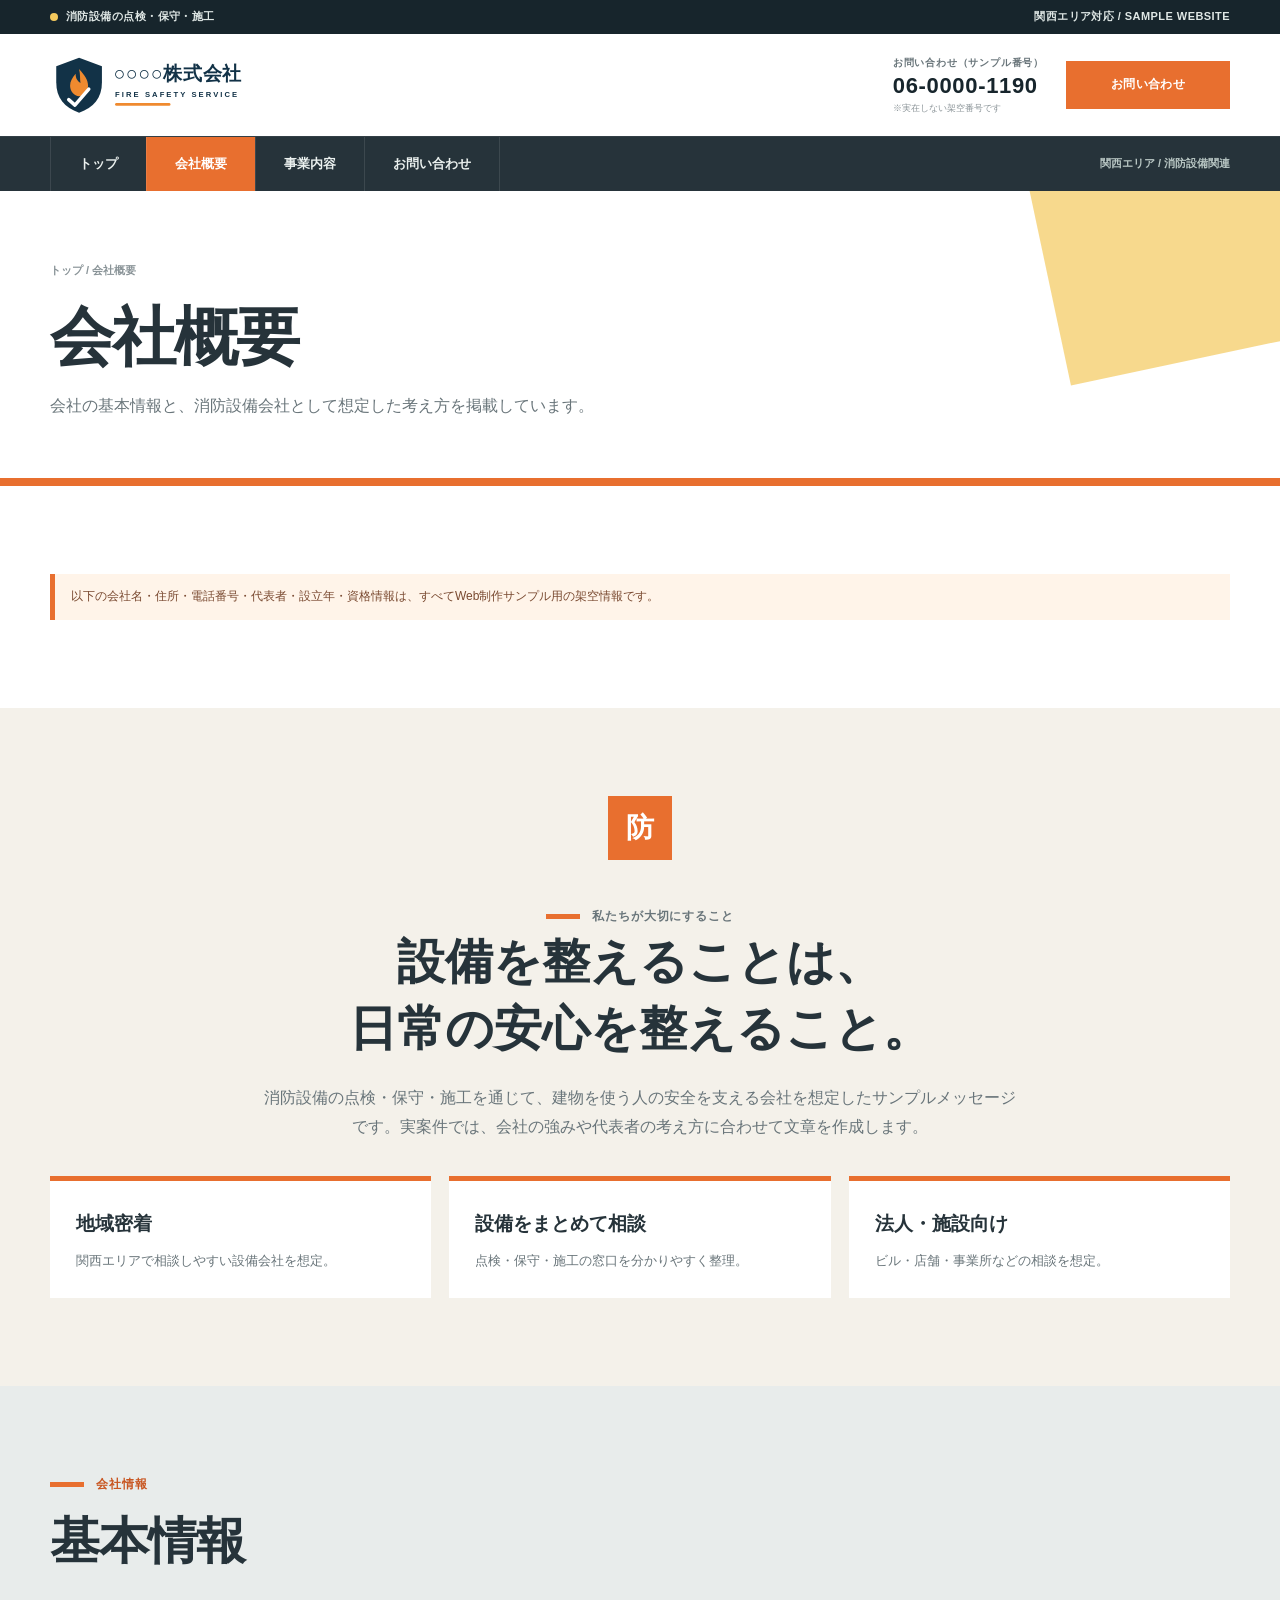
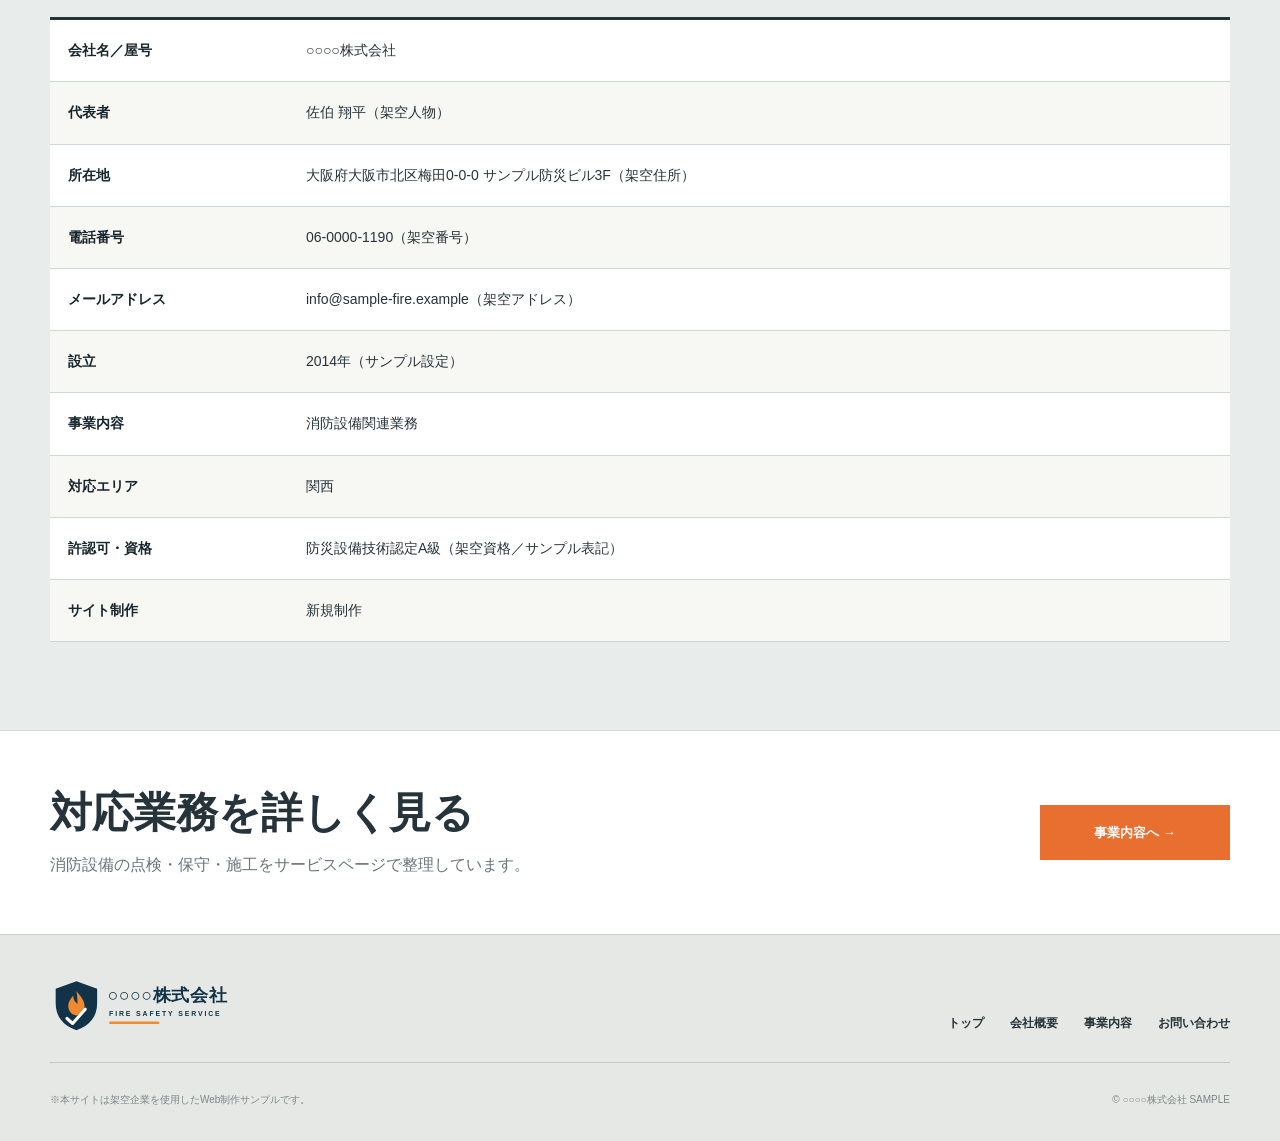
==== commit 1350c0ff: "会社概要ページを新デザインへ統一" ====
--- a/about.html
+++ b/about.html
@@ -9,55 +9,37 @@
   <link rel="stylesheet" href="css/style.css">
 </head>
 <body id="top">
-<div class="utility-bar"><div class="container utility-inner"><p class="utility-badge">消防設備の点検・保守・施工</p><p>関西エリア対応 / SAMPLE WEBSITE</p></div></div>
+<div class="site-topline"><div class="container topline-inner"><p class="topline-status">消防設備の点検・保守・施工</p><p>関西エリア対応 / SAMPLE WEBSITE</p></div></div>
 <header class="site-header">
-  <div class="container header-inner">
-    <a class="logo" href="index.html"><img src="assets/logo.svg" alt="○○○○株式会社"></a>
-    <button class="menu-button" type="button" aria-expanded="false" aria-controls="site-nav">MENU</button>
-    <nav id="site-nav" class="site-nav" aria-label="メインナビゲーション"><a href="index.html">トップ</a><a href="about.html" aria-current="page">会社概要</a><a href="service.html">事業内容</a><a href="contact.html">お問い合わせ</a></nav>
-  </div>
+  <div class="container header-main"><a class="logo" href="index.html"><img src="assets/logo.svg" alt="○○○○株式会社"></a><div class="header-contact"><div class="header-phone"><span>お問い合わせ（サンプル番号）</span><strong>06-0000-1190</strong><small>※実在しない架空番号です</small></div><a class="header-contact-button" href="contact.html">お問い合わせ</a></div><button class="menu-button" type="button" aria-expanded="false" aria-controls="site-nav">MENU</button></div>
+  <div class="nav-wrap"><div class="container nav-inner"><nav id="site-nav" class="site-nav" aria-label="メインナビゲーション"><a href="index.html">トップ</a><a href="about.html" aria-current="page">会社概要</a><a href="service.html">事業内容</a><a href="contact.html">お問い合わせ</a></nav><p class="nav-area">関西エリア / 消防設備関連</p></div></div>
 </header>
 <main>
-  <section class="page-hero">
-    <div class="container"><p class="eyebrow">ABOUT US</p><h1>会社概要</h1><p>会社の基本情報や、どのような姿勢で消防設備に向き合う会社なのかを確認するページです。</p></div>
-  </section>
+  <section class="page-hero"><div class="container page-hero-inner"><p class="breadcrumb">トップ / 会社概要</p><h1>会社概要</h1><p>会社の基本情報と、消防設備会社として想定した考え方を掲載しています。</p></div></section>
 
-  <section class="section">
-    <div class="container"><p class="sample-note">以下の会社名・住所・電話番号・代表者・設立年・資格情報は、すべてWeb制作サンプル用の架空情報です。</p></div>
-  </section>
+  <section class="section section-white"><div class="container"><p class="sample-note">以下の会社名・住所・電話番号・代表者・設立年・資格情報は、すべてWeb制作サンプル用の架空情報です。</p></div></section>
 
-  <section class="section section-soft">
-    <div class="container about-grid">
-      <div class="about-message">
-        <p class="eyebrow">OUR POLICY</p>
-        <h2>点検を積み重ね、<br>安心を当たり前に。</h2>
-        <p>消防設備は、必要になった瞬間に確実に機能することが大切です。日々の点検・保守を丁寧に行い、建物を利用する方が安心できる環境を支える会社を想定したサンプルメッセージです。</p>
-      </div>
-      <dl class="company-table">
-        <div class="company-row"><dt>会社名／屋号</dt><dd>○○○○株式会社</dd></div>
-        <div class="company-row"><dt>代表者</dt><dd>佐伯 翔平（架空人物）</dd></div>
-        <div class="company-row"><dt>所在地</dt><dd>大阪府大阪市北区梅田0-0-0 サンプル防災ビル3F（架空住所）</dd></div>
-        <div class="company-row"><dt>電話番号</dt><dd>06-0000-1190（架空番号）</dd></div>
-        <div class="company-row"><dt>メールアドレス</dt><dd>info@sample-fire.example（架空アドレス）</dd></div>
-        <div class="company-row"><dt>設立</dt><dd>2014年（サンプル設定）</dd></div>
-        <div class="company-row"><dt>事業内容</dt><dd>消防設備関連業務</dd></div>
-        <div class="company-row"><dt>対応エリア</dt><dd>関西</dd></div>
-        <div class="company-row"><dt>許認可・資格</dt><dd>防災設備技術認定A級（架空資格／サンプル表記）</dd></div>
-        <div class="company-row"><dt>サイト制作</dt><dd>新規制作</dd></div>
-      </dl>
-    </div>
-  </section>
+  <section class="section"><div class="container">
+    <div class="message-block"><div class="message-mark">防</div><p class="kicker" style="justify-content:center">私たちが大切にすること</p><h2>設備を整えることは、<br>日常の安心を整えること。</h2><p>消防設備の点検・保守・施工を通じて、建物を使う人の安全を支える会社を想定したサンプルメッセージです。実案件では、会社の強みや代表者の考え方に合わせて文章を作成します。</p></div>
+    <div class="about-points"><div class="about-point"><strong>地域密着</strong><p>関西エリアで相談しやすい設備会社を想定。</p></div><div class="about-point"><strong>設備をまとめて相談</strong><p>点検・保守・施工の窓口を分かりやすく整理。</p></div><div class="about-point"><strong>法人・施設向け</strong><p>ビル・店舗・事業所などの相談を想定。</p></div></div>
+  </div></section>
 
-  <section class="cta">
-    <div class="container cta-inner"><div><h2>どんな設備に対応する会社かを見る</h2><p>サービスページでは、点検・保守・施工の業務内容を分けて紹介しています。</p></div><a class="button" href="service.html">事業内容へ →</a></div>
-  </section>
+  <section class="section section-mist"><div class="container"><p class="kicker">会社情報</p><h2 class="section-title">基本情報</h2><dl class="company-table">
+    <div class="company-row"><dt>会社名／屋号</dt><dd>○○○○株式会社</dd></div>
+    <div class="company-row"><dt>代表者</dt><dd>佐伯 翔平（架空人物）</dd></div>
+    <div class="company-row"><dt>所在地</dt><dd>大阪府大阪市北区梅田0-0-0 サンプル防災ビル3F（架空住所）</dd></div>
+    <div class="company-row"><dt>電話番号</dt><dd>06-0000-1190（架空番号）</dd></div>
+    <div class="company-row"><dt>メールアドレス</dt><dd>info@sample-fire.example（架空アドレス）</dd></div>
+    <div class="company-row"><dt>設立</dt><dd>2014年（サンプル設定）</dd></div>
+    <div class="company-row"><dt>事業内容</dt><dd>消防設備関連業務</dd></div>
+    <div class="company-row"><dt>対応エリア</dt><dd>関西</dd></div>
+    <div class="company-row"><dt>許認可・資格</dt><dd>防災設備技術認定A級（架空資格／サンプル表記）</dd></div>
+    <div class="company-row"><dt>サイト制作</dt><dd>新規制作</dd></div>
+  </dl></div></section>
+
+  <section class="contact-cta"><div class="container contact-cta-inner"><div><h2>対応業務を詳しく見る</h2><p>消防設備の点検・保守・施工をサービスページで整理しています。</p></div><a class="button button-orange" href="service.html">事業内容へ →</a></div></section>
 </main>
-<footer class="site-footer">
-  <div class="container">
-    <div class="footer-main"><a class="footer-logo" href="index.html"><img src="assets/logo.svg" alt="○○○○株式会社"></a><nav class="footer-nav" aria-label="フッターナビ"><a href="index.html">トップ</a><a href="about.html">会社概要</a><a href="service.html">事業内容</a><a href="contact.html">お問い合わせ</a></nav></div>
-    <div class="footer-bottom"><p>※本サイトは架空企業を使用したWeb制作サンプルです。</p><p>© ○○○○株式会社 SAMPLE</p></div>
-  </div>
-</footer>
+<footer class="site-footer"><div class="container"><div class="footer-main"><a class="footer-logo" href="index.html"><img src="assets/logo.svg" alt="○○○○株式会社"></a><nav class="footer-nav" aria-label="フッターナビ"><a href="index.html">トップ</a><a href="about.html">会社概要</a><a href="service.html">事業内容</a><a href="contact.html">お問い合わせ</a></nav></div><div class="footer-bottom"><p>※本サイトは架空企業を使用したWeb制作サンプルです。</p><p>© ○○○○株式会社 SAMPLE</p></div></div></footer>
 <script src="js/main.js"></script>
 </body>
 </html>
--- a/css/style.css
+++ b/css/style.css
@@ -1,205 +1,228 @@
 :root{
-  --navy:#123247;
-  --navy-deep:#092433;
-  --blue:#1f4a63;
-  --orange:#ef8a2f;
-  --orange-dark:#cf6d1b;
-  --cream:#f6f2ea;
-  --paper:#fffdf8;
-  --sky:#eaf1f4;
-  --ink:#17242c;
-  --muted:#65727a;
-  --line:#d8dde0;
-  --max:1160px;
+  --ink:#26333a;
+  --ink-deep:#17252c;
+  --orange:#e86f2f;
+  --orange-dark:#c85520;
+  --yellow:#f4c95d;
+  --paper:#f4f1ea;
+  --white:#fff;
+  --mist:#e8eceb;
+  --line:#cfd6d4;
+  --muted:#69757a;
+  --max:1180px;
 }
 *{box-sizing:border-box}
 html{scroll-behavior:smooth}
-body{
-  margin:0;
-  color:var(--ink);
-  background:var(--paper);
-  font-family:"Noto Sans JP","Yu Gothic",Meiryo,sans-serif;
-  line-height:1.8;
-  -webkit-font-smoothing:antialiased;
-}
+body{margin:0;background:var(--paper);color:var(--ink);font-family:"Yu Gothic","Noto Sans JP",Meiryo,sans-serif;line-height:1.8;-webkit-font-smoothing:antialiased}
 a{color:inherit;text-decoration:none}
 img{display:block;max-width:100%}
-button,input,textarea{font:inherit}
+button,input,textarea,select{font:inherit}
 .container{width:min(calc(100% - 48px),var(--max));margin-inline:auto}
-.section{padding:92px 0}
-.section-soft{background:var(--cream)}
-.section-blue{background:var(--sky)}
-.eyebrow{margin:0 0 10px;color:var(--orange-dark);font-size:12px;font-weight:800;letter-spacing:.14em;text-transform:uppercase}
-.section-title{margin:0;font-size:clamp(32px,4.2vw,52px);line-height:1.3;letter-spacing:-.03em;font-weight:800}
-.section-lead{max-width:720px;margin:20px 0 0;color:var(--muted);font-size:15px;line-height:2}
-.sample-note{margin:0;padding:13px 16px;border:1px solid #f0c9a4;border-radius:6px;background:#fff6ee;color:#7a4b26;font-size:12px}
-
-/* Utility + header */
-.utility-bar{background:var(--navy-deep);color:#dbe7ed;font-size:11px;letter-spacing:.06em}
-.utility-inner{min-height:34px;display:flex;align-items:center;justify-content:space-between;gap:20px}
-.utility-inner p{margin:0}
-.utility-badge{display:inline-flex;align-items:center;gap:8px}
-.utility-badge::before{content:"";width:7px;height:7px;border-radius:50%;background:var(--orange)}
-.site-header{position:sticky;top:0;z-index:30;background:rgba(255,253,248,.97);border-bottom:1px solid var(--line);box-shadow:0 5px 18px rgba(9,36,51,.05)}
-.header-inner{min-height:86px;display:flex;align-items:center;justify-content:space-between;gap:32px}
-.logo img{width:255px;height:auto}
-.site-nav{display:flex;align-items:center;gap:8px;font-size:13px;font-weight:700}
-.site-nav a{padding:12px 14px;border-radius:5px;transition:.2s}
-.site-nav a:hover{background:var(--sky);color:var(--navy)}
-.site-nav a[aria-current="page"]{background:var(--navy);color:#fff}
-.site-nav a:last-child{background:var(--orange);color:#fff}
-.site-nav a:last-child:hover{background:var(--orange-dark)}
-.menu-button{display:none;border:0;border-radius:4px;background:var(--navy);color:#fff;padding:10px 13px;font-size:12px;font-weight:800;letter-spacing:.1em}
+.section{padding:88px 0}
+.section-white{background:#fff}
+.section-mist{background:var(--mist)}
+.kicker{display:flex;align-items:center;gap:12px;margin:0 0 12px;color:var(--orange-dark);font-size:12px;font-weight:900;letter-spacing:.08em}
+.kicker::before{content:"";width:34px;height:5px;background:var(--orange)}
+.section-title{margin:0;font-size:clamp(31px,4.2vw,50px);line-height:1.35;letter-spacing:-.025em;font-weight:900}
+.section-lead{max-width:760px;margin:20px 0 0;color:var(--muted);font-size:15px;line-height:2}
+.sample-note{margin:0;padding:12px 16px;background:#fff4e9;border-left:5px solid var(--orange);font-size:12px;color:#7a4a31}
+
+/* Header: industrial two-level layout */
+.site-topline{background:var(--ink-deep);color:#dfe7e5}
+.topline-inner{min-height:34px;display:flex;align-items:center;justify-content:space-between;gap:20px;font-size:11px;font-weight:700;letter-spacing:.04em}
+.topline-inner p{margin:0}
+.topline-status{display:flex;align-items:center;gap:8px}
+.topline-status::before{content:"";width:8px;height:8px;background:var(--yellow);border-radius:50%}
+.site-header{background:#fff}
+.header-main{min-height:102px;display:flex;align-items:center;justify-content:space-between;gap:32px}
+.logo img{width:270px;height:auto}
+.header-contact{display:flex;align-items:center;gap:22px}
+.header-phone span{display:block;color:var(--muted);font-size:10px;font-weight:800;letter-spacing:.08em}
+.header-phone strong{display:block;color:var(--ink-deep);font-size:22px;line-height:1.25;letter-spacing:.03em}
+.header-phone small{display:block;color:#8b9498;font-size:9px}
+.header-contact-button{display:inline-flex;align-items:center;justify-content:center;min-width:164px;padding:13px 18px;background:var(--orange);color:#fff;font-size:12px;font-weight:900;letter-spacing:.04em}
+.header-contact-button:hover{background:var(--orange-dark)}
+.nav-wrap{background:var(--ink);border-top:1px solid rgba(255,255,255,.06)}
+.nav-inner{display:flex;align-items:center;justify-content:space-between;min-height:54px}
+.site-nav{display:flex;align-items:stretch}
+.site-nav a{display:flex;align-items:center;padding:0 28px;min-height:54px;border-left:1px solid rgba(255,255,255,.1);color:#eaf0ee;font-size:13px;font-weight:800}
+.site-nav a:last-child{border-right:1px solid rgba(255,255,255,.1)}
+.site-nav a:hover,.site-nav a[aria-current="page"]{background:var(--orange);color:#fff}
+.nav-area{color:#b9c7c4;font-size:11px;font-weight:700}
+.menu-button{display:none;border:0;background:var(--orange);color:#fff;padding:10px 14px;font-size:12px;font-weight:900}
 
 /* Buttons */
-.button{display:inline-flex;align-items:center;justify-content:center;gap:16px;min-width:190px;padding:15px 20px;border:2px solid var(--navy);border-radius:5px;background:#fff;color:var(--navy);font-size:13px;font-weight:800;transition:.2s}
-.button:hover{transform:translateY(-2px);box-shadow:0 8px 20px rgba(18,50,71,.10)}
-.button-primary{background:var(--orange);border-color:var(--orange);color:#fff}
-.button-primary:hover{background:var(--orange-dark);border-color:var(--orange-dark)}
-.button-dark{background:var(--navy);color:#fff}
-
-/* Home hero */
-.hero{position:relative;overflow:hidden;background:var(--navy);color:#fff}
-.hero::before{content:"";position:absolute;inset:0 48% 0 0;background:linear-gradient(135deg,rgba(255,255,255,.035),transparent 60%)}
-.hero::after{content:"";position:absolute;right:-120px;top:-90px;width:420px;height:420px;border:80px solid rgba(239,138,47,.14);border-radius:50%}
-.hero-grid{position:relative;z-index:1;display:grid;grid-template-columns:minmax(0,1.05fr) minmax(420px,.95fr);align-items:center;gap:64px;min-height:620px;padding:72px 0}
-.hero-copy{max-width:650px}
-.hero-kicker{display:flex;align-items:center;gap:12px;margin:0 0 22px;color:#b9d1dd;font-size:12px;font-weight:800;letter-spacing:.16em}
-.hero-kicker::before{content:"";width:36px;height:4px;background:var(--orange);border-radius:4px}
-.hero h1{margin:0;font-size:clamp(44px,5.8vw,72px);line-height:1.18;letter-spacing:-.04em}
-.hero h1 em{font-style:normal;color:#ffd0a8}
-.hero-text{max-width:610px;margin:28px 0 34px;color:#d5e2e8;font-size:16px;line-height:2}
+.button{display:inline-flex;align-items:center;justify-content:center;gap:14px;min-width:190px;padding:14px 20px;border:2px solid var(--ink);background:#fff;color:var(--ink);font-size:13px;font-weight:900;transition:.2s}
+.button:hover{background:var(--ink);color:#fff}
+.button-orange{background:var(--orange);border-color:var(--orange);color:#fff}
+.button-orange:hover{background:var(--orange-dark);border-color:var(--orange-dark)}
+.button-light{border-color:#fff;background:transparent;color:#fff}
+.button-light:hover{background:#fff;color:var(--ink)}
+
+/* Home hero: full bleed field visual + signboard */
+.hero{position:relative;min-height:650px;overflow:hidden;background:#cfd5d2}
+.hero-bg{position:absolute;inset:0;margin:0}
+.hero-bg img{width:100%;height:100%;object-fit:cover}
+.hero-bg::after{content:"";position:absolute;inset:0;background:linear-gradient(90deg,rgba(23,37,44,.92) 0%,rgba(23,37,44,.76) 42%,rgba(23,37,44,.18) 72%,rgba(23,37,44,.08) 100%)}
+.hero-inner{position:relative;z-index:2;display:flex;align-items:center;min-height:650px;padding:74px 0 112px}
+.hero-sign{position:relative;max-width:690px;padding:46px 48px 42px;background:rgba(244,241,234,.96);box-shadow:0 24px 70px rgba(0,0,0,.18)}
+.hero-sign::before{content:"";position:absolute;left:0;top:0;bottom:0;width:12px;background:repeating-linear-gradient(135deg,var(--orange) 0 12px,var(--yellow) 12px 24px)}
+.hero-label{margin:0 0 14px;color:var(--orange-dark);font-size:12px;font-weight:900;letter-spacing:.08em}
+.hero h1{margin:0;font-size:clamp(44px,6vw,74px);line-height:1.12;letter-spacing:-.04em;font-weight:900}
+.hero h1 span{display:block;color:var(--orange)}
+.hero-text{max-width:600px;margin:24px 0 30px;color:#536168;font-size:15px;line-height:2}
 .hero-actions{display:flex;gap:12px;flex-wrap:wrap}
-.hero .button:not(.button-primary){background:transparent;border-color:#fff;color:#fff}
-.hero-visual{position:relative;margin:0;padding:18px;border-radius:22px;background:#fff;box-shadow:0 28px 70px rgba(0,0,0,.26);transform:rotate(1.5deg)}
-.hero-visual::before{content:"現場を支える消防設備";position:absolute;left:28px;top:28px;z-index:2;padding:6px 10px;border-radius:999px;background:var(--navy);color:#fff;font-size:10px;font-weight:800;letter-spacing:.06em}
-.hero-visual img{width:100%;aspect-ratio:4/3;object-fit:cover;border-radius:14px}
-
-/* Trust band */
-.trust-band{background:#fff;border-bottom:1px solid var(--line)}
-.trust-grid{display:grid;grid-template-columns:repeat(3,1fr)}
-.trust-item{padding:24px 28px;border-right:1px solid var(--line)}
-.trust-item:first-child{border-left:1px solid var(--line)}
-.trust-item span{display:block;color:var(--orange-dark);font-size:11px;font-weight:900;letter-spacing:.1em}
-.trust-item strong{display:block;margin-top:4px;color:var(--navy);font-size:21px}
-.trust-item p{margin:4px 0 0;color:var(--muted);font-size:12px}
-
-/* Services */
-.service-cards{display:grid;grid-template-columns:repeat(3,1fr);gap:24px;margin-top:46px}
-.service-card{position:relative;padding:34px 30px 30px;border-radius:14px;background:#fff;border:1px solid var(--line);box-shadow:0 10px 30px rgba(18,50,71,.06)}
-.service-card::before{content:"";position:absolute;left:0;top:0;bottom:0;width:6px;border-radius:14px 0 0 14px;background:var(--orange)}
-.service-card .service-no{display:inline-flex;align-items:center;justify-content:center;width:44px;height:44px;margin-bottom:28px;border-radius:50%;background:var(--sky);color:var(--navy);font-weight:900}
-.service-card h3{margin:0 0 12px;color:var(--navy);font-size:23px}
-.service-card p{margin:0;color:var(--muted);font-size:14px}
-.service-card a{display:inline-flex;margin-top:26px;color:var(--orange-dark);font-size:12px;font-weight:800}
-
-/* Company intro */
-.local-grid{display:grid;grid-template-columns:minmax(0,.95fr) minmax(0,1.05fr);gap:70px;align-items:center}
-.local-panel{padding:40px;border-radius:14px;background:var(--navy);color:#fff}
-.local-panel h3{margin:0 0 20px;font-size:28px}
-.local-panel ul{list-style:none;margin:0;padding:0}
-.local-panel li{display:flex;gap:12px;padding:14px 0;border-bottom:1px solid rgba(255,255,255,.15);color:#d6e2e8}
-.local-panel li::before{content:"✓";color:#ffc28e;font-weight:900}
-
-/* Page hero */
-.page-hero{position:relative;overflow:hidden;padding:78px 0 62px;background:var(--navy);color:#fff}
-.page-hero::before{content:"";position:absolute;right:-70px;bottom:-160px;width:340px;height:340px;border-radius:50%;background:rgba(239,138,47,.13)}
-.page-hero .container{position:relative;z-index:1}
-.page-hero .eyebrow{color:#ffc28e}
-.page-hero h1{margin:0;font-size:clamp(40px,5.7vw,64px);line-height:1.2;letter-spacing:-.035em}
-.page-hero p:last-child{max-width:740px;margin:18px 0 0;color:#d7e3e9}
+
+.quick-work{position:relative;z-index:3;margin-top:-58px}
+.quick-work-grid{display:grid;grid-template-columns:repeat(3,1fr);background:#fff;box-shadow:0 18px 44px rgba(23,37,44,.12)}
+.quick-work a{position:relative;padding:28px 28px 26px;border-right:1px solid var(--line);transition:.2s}
+.quick-work a:last-child{border-right:0}
+.quick-work a::before{content:"";position:absolute;left:0;bottom:0;width:100%;height:5px;background:var(--orange);transform:scaleX(0);transform-origin:left;transition:.2s}
+.quick-work a:hover::before{transform:scaleX(1)}
+.quick-work small{display:block;color:var(--orange-dark);font-size:10px;font-weight:900;letter-spacing:.08em}
+.quick-work strong{display:block;margin-top:6px;font-size:21px;line-height:1.4}
+.quick-work span{display:block;margin-top:5px;color:var(--muted);font-size:12px}
+
+/* Home service rows, not cards */
+.service-lines{margin-top:40px;border-top:3px solid var(--ink)}
+.service-line{display:grid;grid-template-columns:92px minmax(0,1fr) 190px;gap:34px;align-items:center;padding:34px 12px;border-bottom:1px solid var(--line)}
+.service-line .num{font-size:38px;font-weight:900;color:#b7c0bd;line-height:1}
+.service-line h3{margin:0 0 8px;font-size:25px;line-height:1.4}
+.service-line p{margin:0;color:var(--muted);font-size:14px}
+.service-line a{justify-self:end;color:var(--orange-dark);font-size:12px;font-weight:900}
+.service-line:hover{background:#fff}
+
+/* Promise / local section */
+.promise{position:relative;background:var(--ink-deep);color:#fff;overflow:hidden}
+.promise::before{content:"KANSAI";position:absolute;right:-20px;bottom:-70px;color:rgba(255,255,255,.045);font-family:Arial,sans-serif;font-size:190px;font-weight:900;letter-spacing:-.06em}
+.promise-inner{position:relative;z-index:1;display:grid;grid-template-columns:1.1fr .9fr;gap:80px;align-items:center;padding:88px 0}
+.promise .kicker{color:#ffd39c}
+.promise .section-title{max-width:680px}
+.promise p{color:#c8d2cf}
+.promise-list{margin:0;padding:0;list-style:none;border-top:1px solid rgba(255,255,255,.28)}
+.promise-list li{padding:15px 0;border-bottom:1px solid rgba(255,255,255,.16);font-weight:700}
+.promise-list li::before{content:"●";margin-right:12px;color:var(--orange);font-size:10px}
+
+/* Page title: bright, editorial */
+.page-hero{position:relative;overflow:hidden;background:#fff;border-bottom:8px solid var(--orange)}
+.page-hero::after{content:"";position:absolute;right:-120px;top:-100px;width:360px;height:260px;background:var(--yellow);transform:rotate(-12deg);opacity:.7}
+.page-hero-inner{position:relative;z-index:1;padding:70px 0 58px}
+.breadcrumb{margin:0 0 18px;color:#8a9498;font-size:11px;font-weight:800}
+.page-hero h1{margin:0;font-size:clamp(40px,5.4vw,64px);line-height:1.2;font-weight:900;letter-spacing:-.03em}
+.page-hero p:last-child{max-width:760px;margin:16px 0 0;color:var(--muted)}
 
 /* About */
-.about-grid{display:grid;grid-template-columns:.82fr 1.18fr;gap:72px;align-items:start}
-.about-message{padding:34px;border-radius:14px;background:var(--cream);border-left:7px solid var(--orange)}
-.about-message h2{margin:0 0 20px;color:var(--navy);font-size:clamp(30px,4vw,46px);line-height:1.35}
-.about-message p{margin:0;color:var(--muted)}
-.company-table{margin:0;border-top:3px solid var(--navy)}
-.company-row{display:grid;grid-template-columns:180px 1fr;gap:24px;padding:19px 14px;border-bottom:1px solid var(--line);font-size:14px}
-.company-row:nth-child(even){background:#fbfaf6}
-.company-row dt{color:var(--navy);font-weight:800}
+.message-block{max-width:900px;margin:0 auto;text-align:center}
+.message-mark{display:inline-flex;align-items:center;justify-content:center;width:64px;height:64px;margin-bottom:24px;background:var(--orange);color:#fff;font-size:28px;font-weight:900}
+.message-block h2{margin:0;font-size:clamp(30px,4vw,48px);line-height:1.4;font-weight:900}
+.message-block p{max-width:760px;margin:22px auto 0;color:var(--muted)}
+.company-table{margin:42px 0 0;border-top:3px solid var(--ink)}
+.company-row{display:grid;grid-template-columns:210px 1fr;gap:28px;padding:18px 18px;border-bottom:1px solid var(--line);background:#fff;font-size:14px}
+.company-row:nth-child(even){background:#f7f7f3}
+.company-row dt{font-weight:900;color:var(--ink-deep)}
 .company-row dd{margin:0}
+.about-points{display:grid;grid-template-columns:repeat(3,1fr);gap:18px;margin-top:34px}
+.about-point{padding:26px;background:#fff;border-top:5px solid var(--orange)}
+.about-point strong{display:block;font-size:19px}
+.about-point p{margin:8px 0 0;color:var(--muted);font-size:13px}
 
 /* Service detail */
-.service-list{display:grid;gap:20px;margin-top:40px}
-.service-row{display:grid;grid-template-columns:72px minmax(0,1fr) minmax(220px,.55fr);gap:30px;padding:32px;border-radius:12px;background:#fff;border:1px solid var(--line);box-shadow:0 8px 24px rgba(18,50,71,.04)}
-.service-row>span{display:flex;align-items:center;justify-content:center;width:52px;height:52px;border-radius:50%;background:var(--navy);color:#fff;font-size:13px;font-weight:900}
-.service-row h2{margin:0 0 10px;color:var(--navy);font-size:27px}
-.service-row p{margin:0;color:var(--muted);font-size:14px}
-.service-tags{display:flex;flex-wrap:wrap;align-content:flex-start;gap:8px}
-.service-tags span{padding:7px 10px;border-radius:999px;background:var(--sky);color:var(--navy);font-size:11px;font-weight:800}
-.equipment-grid{display:grid;grid-template-columns:repeat(4,1fr);gap:14px;margin-top:34px}
-.equipment-item{position:relative;padding:24px 16px 24px 22px;border-radius:10px;background:#fff;border:1px solid var(--line);color:var(--navy);font-size:13px;font-weight:800}
-.equipment-item::before{content:"";position:absolute;left:10px;top:50%;width:5px;height:5px;border-radius:50%;background:var(--orange);transform:translateY(-50%)}
-
-/* Contact */
-.contact-grid{display:grid;grid-template-columns:.78fr 1.22fr;gap:52px;align-items:start}
-.contact-info{padding:34px;border-radius:14px;background:var(--navy);color:#fff;box-shadow:0 18px 44px rgba(18,50,71,.16)}
-.contact-info h2{margin:0 0 16px;font-size:28px}
-.contact-info p{margin:0 0 24px;color:#ccdae1;font-size:14px}
-.contact-data{border-top:1px solid rgba(255,255,255,.22)}
-.contact-data div{padding:16px 0;border-bottom:1px solid rgba(255,255,255,.14)}
-.contact-data span{display:block;color:#f6b277;font-size:10px;font-weight:900;letter-spacing:.12em}
-.contact-data strong{display:block;margin-top:4px;font-size:15px}
-.contact-form{display:flex;flex-direction:column;gap:20px;padding:34px;border-radius:14px;background:#fff;border:1px solid var(--line);box-shadow:0 10px 30px rgba(18,50,71,.05)}
-.contact-form label{font-size:13px;font-weight:800;color:var(--navy)}
-.contact-form input,.contact-form textarea{width:100%;margin-top:8px;padding:13px 14px;border:1px solid #cbd4d9;border-radius:6px;background:#fbfcfc;color:var(--ink);outline:none}
-.contact-form input:focus,.contact-form textarea:focus{border-color:var(--orange);box-shadow:0 0 0 3px rgba(239,138,47,.12)}
-.form-note{margin:0;color:#7c878e;font-size:11px}
-
-/* CTA + footer */
-.cta{background:var(--orange);color:#fff}
-.cta-inner{display:flex;align-items:center;justify-content:space-between;gap:36px;padding:58px 0}
-.cta h2{margin:0;font-size:clamp(28px,3.8vw,43px);line-height:1.3}
-.cta p{margin:10px 0 0;color:#fff1e5}
-.cta .button{background:#fff;border-color:#fff;color:var(--navy)}
-.site-footer{padding:44px 0 24px;background:var(--navy-deep);color:#fff}
-.footer-main{display:flex;align-items:flex-start;justify-content:space-between;gap:42px;padding-bottom:30px;border-bottom:1px solid rgba(255,255,255,.14)}
-.footer-logo img{width:235px;filter:brightness(0) invert(1)}
-.footer-nav{display:flex;gap:22px;flex-wrap:wrap;color:#cad9e0;font-size:12px;font-weight:700}
-.footer-nav a:hover{color:#fff}
-.footer-bottom{display:flex;justify-content:space-between;gap:24px;padding-top:18px;color:#8fa6b1;font-size:10px}
+.work-blocks{display:grid;gap:0;margin-top:38px;border-top:3px solid var(--ink)}
+.work-block{display:grid;grid-template-columns:130px minmax(0,1.05fr) minmax(260px,.75fr);gap:32px;padding:38px 18px;border-bottom:1px solid var(--line);background:#fff}
+.work-block:nth-child(even){background:#f2f3ef}
+.work-index{font-size:42px;font-weight:900;color:#b7c0bd;line-height:1}
+.work-block h2{margin:0 0 10px;font-size:28px}
+.work-block p{margin:0;color:var(--muted);font-size:14px}
+.work-tags{display:flex;flex-wrap:wrap;align-content:flex-start;gap:8px}
+.work-tags span{padding:7px 10px;background:var(--ink);color:#fff;font-size:11px;font-weight:800}
+.equipment-list{display:grid;grid-template-columns:repeat(2,1fr);gap:12px;margin-top:30px}
+.equipment-list div{display:flex;align-items:center;gap:12px;padding:16px 18px;background:#fff;border:1px solid var(--line);font-size:13px;font-weight:800}
+.equipment-list div::before{content:"";width:10px;height:10px;background:var(--orange);transform:rotate(45deg)}
+
+/* Contact: wide single-column form + info rail */
+.contact-rail{display:grid;grid-template-columns:repeat(3,1fr);border:1px solid var(--line);background:#fff;margin-bottom:34px}
+.contact-rail div{padding:22px 24px;border-right:1px solid var(--line)}
+.contact-rail div:last-child{border-right:0}
+.contact-rail span{display:block;color:var(--orange-dark);font-size:10px;font-weight:900;letter-spacing:.08em}
+.contact-rail strong{display:block;margin-top:4px;font-size:17px}
+.contact-form{max-width:900px;margin:0 auto;padding:36px 40px;background:#fff;border-top:6px solid var(--orange);box-shadow:0 14px 36px rgba(23,37,44,.08)}
+.form-grid{display:grid;grid-template-columns:1fr 1fr;gap:20px 24px}
+.contact-form label{display:block;color:var(--ink-deep);font-size:13px;font-weight:900}
+.contact-form .full{grid-column:1/-1}
+.contact-form input,.contact-form textarea{width:100%;margin-top:8px;padding:13px 14px;border:1px solid #c9d0ce;background:#fafbf8;outline:none}
+.contact-form input:focus,.contact-form textarea:focus{border-color:var(--orange);box-shadow:0 0 0 3px rgba(232,111,47,.12)}
+.form-actions{display:flex;align-items:center;justify-content:space-between;gap:20px;margin-top:24px}
+.form-note{margin:0;color:#808a8e;font-size:11px}
+
+/* CTA / footer */
+.contact-cta{background:#fff;border-top:1px solid var(--line)}
+.contact-cta-inner{display:flex;align-items:center;justify-content:space-between;gap:40px;padding:54px 0}
+.contact-cta h2{margin:0;font-size:clamp(27px,3.6vw,42px);line-height:1.35}
+.contact-cta p{margin:9px 0 0;color:var(--muted)}
+.site-footer{background:#e5e8e5;border-top:1px solid #c7cfcc;color:var(--ink)}
+.footer-main{display:grid;grid-template-columns:1fr auto;gap:40px;align-items:end;padding:42px 0 28px}
+.footer-logo img{width:245px}
+.footer-nav{display:flex;gap:18px 26px;flex-wrap:wrap;justify-content:flex-end;font-size:12px;font-weight:800}
+.footer-bottom{display:flex;justify-content:space-between;gap:24px;padding:18px 0 22px;border-top:1px solid #c3cbc8;color:#7b8589;font-size:10px}
 
 @media(max-width:980px){
-  .hero-grid{grid-template-columns:1fr;gap:40px;min-height:auto}
-  .hero-visual{max-width:760px;transform:none}
-  .service-cards{grid-template-columns:1fr}
-  .local-grid,.about-grid,.contact-grid{grid-template-columns:1fr;gap:40px}
-  .service-row{grid-template-columns:70px 1fr}
-  .service-tags{grid-column:2}
-  .equipment-grid{grid-template-columns:repeat(2,1fr)}
+  .header-contact{display:none}
+  .nav-area{display:none}
+  .hero-sign{max-width:630px}
+  .quick-work-grid{grid-template-columns:1fr}
+  .quick-work a{border-right:0;border-bottom:1px solid var(--line)}
+  .quick-work a:last-child{border-bottom:0}
+  .service-line{grid-template-columns:70px 1fr}
+  .service-line a{grid-column:2;justify-self:start}
+  .promise-inner{grid-template-columns:1fr;gap:36px}
+  .about-points{grid-template-columns:1fr}
+  .work-block{grid-template-columns:90px 1fr}
+  .work-tags{grid-column:2}
 }
 @media(max-width:760px){
   .container{width:min(calc(100% - 28px),var(--max))}
-  .section{padding:70px 0}
-  .utility-inner{min-height:30px;font-size:10px}
-  .utility-inner p:last-child{display:none}
-  .header-inner{min-height:74px}
-  .logo img{width:205px}
-  .menu-button{display:block}
-  .site-nav{display:none;position:absolute;top:104px;left:0;right:0;flex-direction:column;align-items:stretch;gap:4px;padding:18px 18px 22px;background:#fffdf8;border-bottom:1px solid var(--line);box-shadow:0 14px 24px rgba(9,36,51,.08)}
+  .section{padding:68px 0}
+  .topline-inner{min-height:30px;font-size:10px}
+  .topline-inner p:last-child{display:none}
+  .header-main{min-height:78px}
+  .logo img{width:215px}
+  .nav-wrap{background:#fff;border-top:1px solid var(--line)}
+  .nav-inner{min-height:0;display:block}
+  .menu-button{display:block;position:absolute;right:14px;top:52px}
+  .site-nav{display:none;flex-direction:column;align-items:stretch;padding:10px 14px 14px}
   .site-nav.open{display:flex}
-  .site-nav a{width:100%;padding:11px 12px}
-  .hero-grid{padding:54px 0}
-  .hero h1{font-size:clamp(35px,10.5vw,50px)}
+  .site-nav a{min-height:46px;padding:0 12px;border:0;border-bottom:1px solid var(--line);color:var(--ink);background:#fff}
+  .site-nav a:hover,.site-nav a[aria-current="page"]{background:#fff3ea;color:var(--orange-dark)}
+  .hero{min-height:600px}
+  .hero-bg::after{background:rgba(23,37,44,.56)}
+  .hero-inner{min-height:600px;padding:56px 0 90px}
+  .hero-sign{padding:34px 24px 30px;background:rgba(244,241,234,.94)}
+  .hero h1{font-size:clamp(38px,11vw,54px)}
   .hero-text{font-size:14px}
   .hero-actions .button{width:100%}
-  .hero-visual{padding:10px;border-radius:14px}
-  .hero-visual img{border-radius:9px}
-  .trust-grid{grid-template-columns:1fr}
-  .trust-item,.trust-item:first-child{border-left:0;border-right:0;border-bottom:1px solid var(--line)}
-  .service-card{padding:30px 24px 26px}
-  .local-panel{padding:28px 22px}
-  .page-hero{padding:62px 0 50px}
-  .company-row{grid-template-columns:1fr;gap:5px;padding:16px 6px}
-  .service-row{grid-template-columns:1fr;gap:14px;padding:24px 20px}
-  .service-tags{grid-column:auto}
-  .equipment-grid{grid-template-columns:1fr}
-  .contact-form{padding:24px 18px}
-  .cta-inner{display:block;padding:48px 0}
-  .cta .button{margin-top:24px;width:100%}
-  .footer-main{display:block}
-  .footer-nav{margin-top:24px}
+  .quick-work{margin-top:-40px}
+  .service-line{grid-template-columns:1fr;gap:10px;padding:28px 4px}
+  .service-line .num{font-size:30px}
+  .service-line a{grid-column:auto}
+  .promise::before{font-size:100px;bottom:-28px}
+  .page-hero-inner{padding:54px 0 46px}
+  .company-row{grid-template-columns:1fr;gap:6px;padding:16px 10px}
+  .work-block{grid-template-columns:1fr;gap:12px;padding:30px 10px}
+  .work-index{font-size:34px}
+  .work-tags{grid-column:auto}
+  .equipment-list{grid-template-columns:1fr}
+  .contact-rail{grid-template-columns:1fr}
+  .contact-rail div{border-right:0;border-bottom:1px solid var(--line)}
+  .contact-rail div:last-child{border-bottom:0}
+  .contact-form{padding:28px 18px}
+  .form-grid{grid-template-columns:1fr}
+  .contact-form .full{grid-column:auto}
+  .form-actions{display:block}
+  .form-actions .button{width:100%;margin-top:18px}
+  .contact-cta-inner{display:block;padding:46px 0}
+  .contact-cta .button{width:100%;margin-top:22px}
+  .footer-main{grid-template-columns:1fr;align-items:start}
+  .footer-nav{justify-content:flex-start}
   .footer-bottom{display:block}
-  .footer-bottom p{margin:8px 0 0}
+  .footer-bottom p{margin:6px 0}
 }
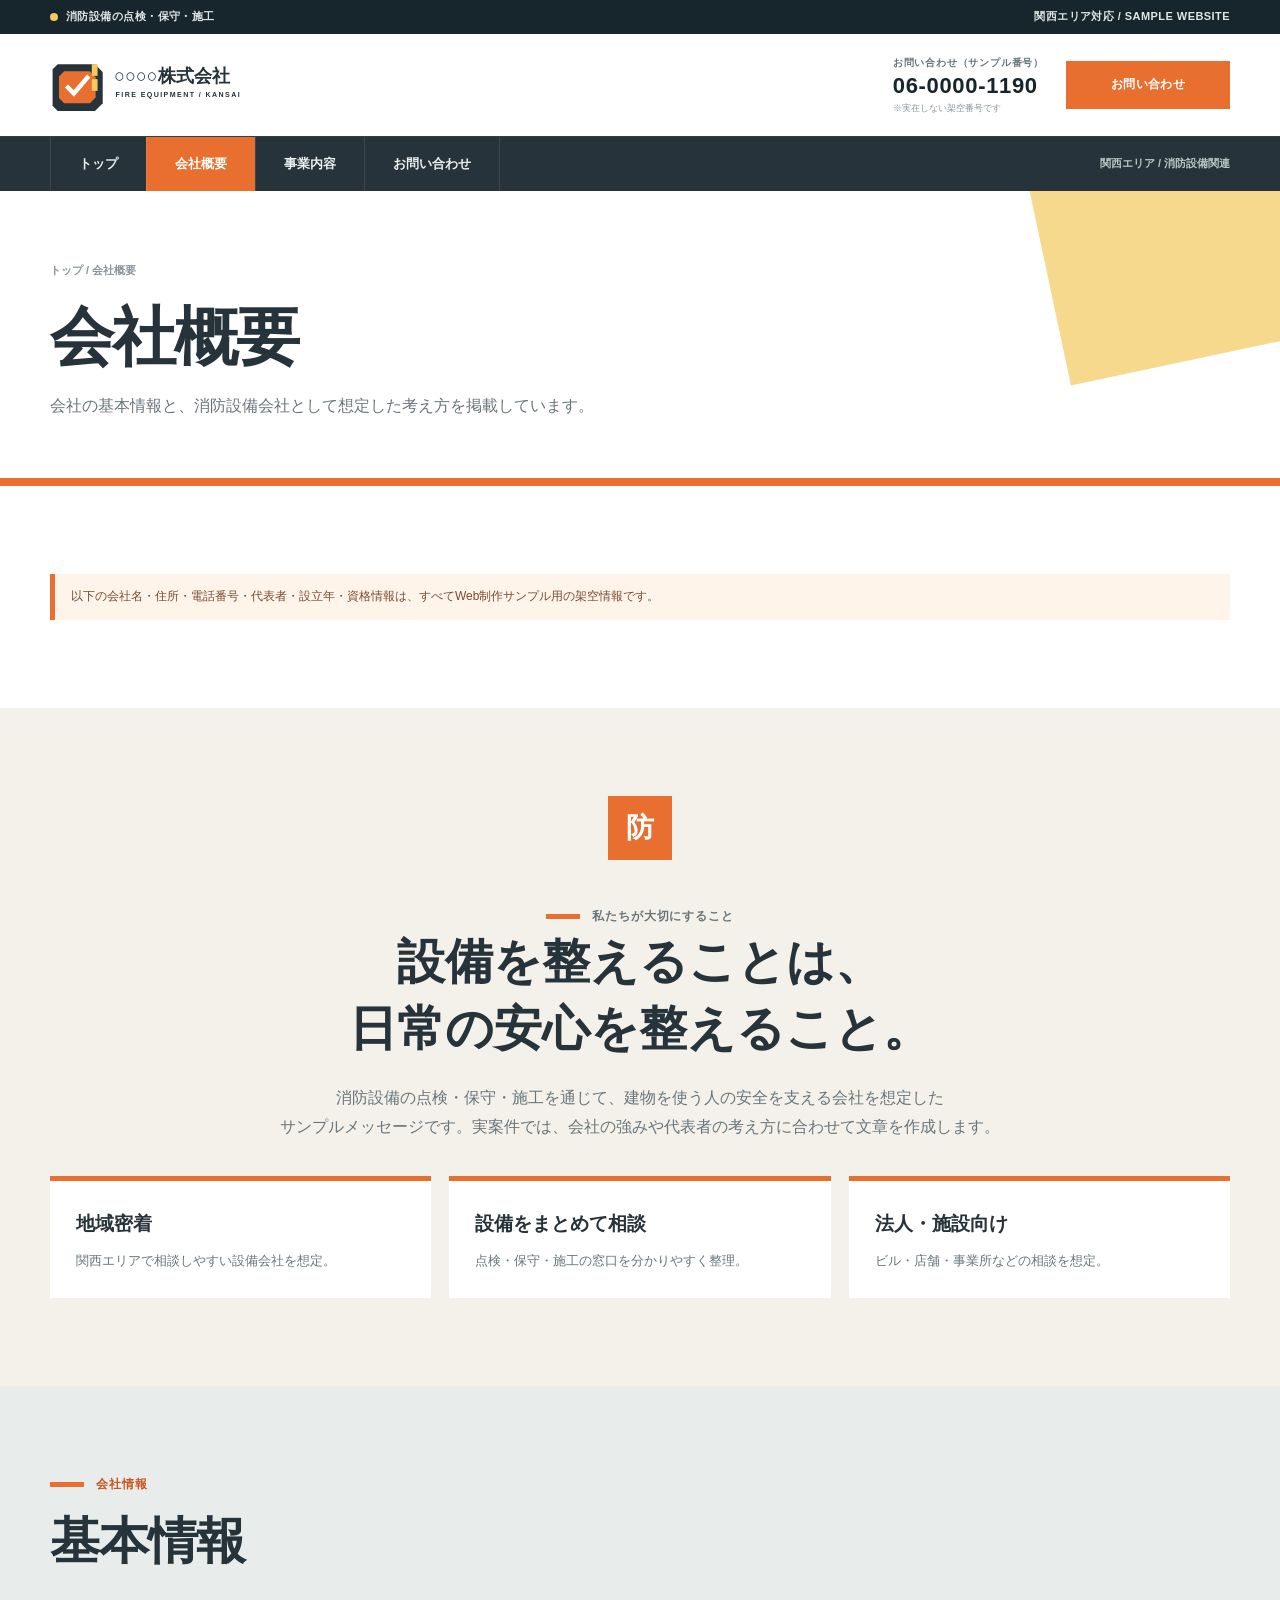
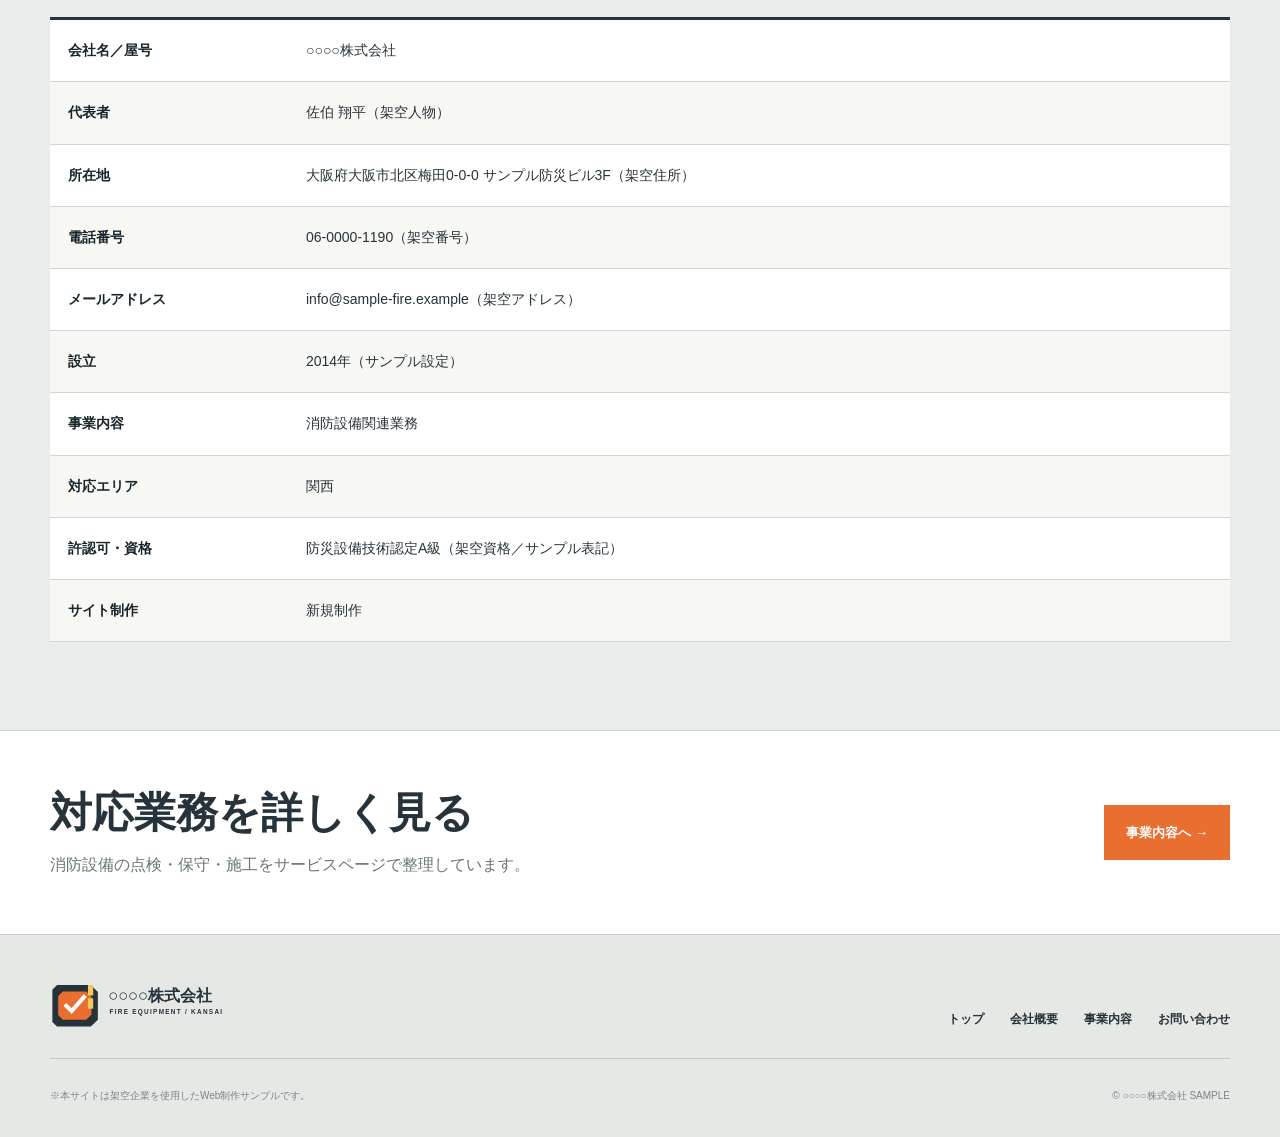
==== commit 88bf3166: "日本語の自然な改行ルールを会社概要へ適用" ====
--- a/about.html
+++ b/about.html
@@ -7,6 +7,7 @@
   <title>会社概要 | ○○○○株式会社</title>
   <link rel="icon" href="assets/logo.svg" type="image/svg+xml">
   <link rel="stylesheet" href="css/style.css">
+  <link rel="stylesheet" href="css/japanese-wrap.css?v=20260909-1">
 </head>
 <body id="top">
 <div class="site-topline"><div class="container topline-inner"><p class="topline-status">消防設備の点検・保守・施工</p><p>関西エリア対応 / SAMPLE WEBSITE</p></div></div>
--- a/css/style.css
+++ b/css/style.css
@@ -26,15 +26,13 @@
 .section-title{margin:0;font-size:clamp(31px,4.2vw,50px);line-height:1.35;letter-spacing:-.025em;font-weight:900}
 .section-lead{max-width:760px;margin:20px 0 0;color:var(--muted);font-size:15px;line-height:2}
 .sample-note{margin:0;padding:12px 16px;background:#fff4e9;border-left:5px solid var(--orange);font-size:12px;color:#7a4a31}
-
-/* Header: industrial two-level layout */
 .site-topline{background:var(--ink-deep);color:#dfe7e5}
 .topline-inner{min-height:34px;display:flex;align-items:center;justify-content:space-between;gap:20px;font-size:11px;font-weight:700;letter-spacing:.04em}
 .topline-inner p{margin:0}
 .topline-status{display:flex;align-items:center;gap:8px}
 .topline-status::before{content:"";width:8px;height:8px;background:var(--yellow);border-radius:50%}
 .site-header{background:#fff}
-.header-main{min-height:102px;display:flex;align-items:center;justify-content:space-between;gap:32px}
+.header-main{position:relative;min-height:102px;display:flex;align-items:center;justify-content:space-between;gap:32px}
 .logo img{width:270px;height:auto}
 .header-contact{display:flex;align-items:center;gap:22px}
 .header-phone span{display:block;color:var(--muted);font-size:10px;font-weight:800;letter-spacing:.08em}
@@ -50,16 +48,12 @@
 .site-nav a:hover,.site-nav a[aria-current="page"]{background:var(--orange);color:#fff}
 .nav-area{color:#b9c7c4;font-size:11px;font-weight:700}
 .menu-button{display:none;border:0;background:var(--orange);color:#fff;padding:10px 14px;font-size:12px;font-weight:900}
-
-/* Buttons */
 .button{display:inline-flex;align-items:center;justify-content:center;gap:14px;min-width:190px;padding:14px 20px;border:2px solid var(--ink);background:#fff;color:var(--ink);font-size:13px;font-weight:900;transition:.2s}
 .button:hover{background:var(--ink);color:#fff}
 .button-orange{background:var(--orange);border-color:var(--orange);color:#fff}
 .button-orange:hover{background:var(--orange-dark);border-color:var(--orange-dark)}
 .button-light{border-color:#fff;background:transparent;color:#fff}
 .button-light:hover{background:#fff;color:var(--ink)}
-
-/* Home hero: full bleed field visual + signboard */
 .hero{position:relative;min-height:650px;overflow:hidden;background:#cfd5d2}
 .hero-bg{position:absolute;inset:0;margin:0}
 .hero-bg img{width:100%;height:100%;object-fit:cover}
@@ -72,7 +66,6 @@
 .hero h1 span{display:block;color:var(--orange)}
 .hero-text{max-width:600px;margin:24px 0 30px;color:#536168;font-size:15px;line-height:2}
 .hero-actions{display:flex;gap:12px;flex-wrap:wrap}
-
 .quick-work{position:relative;z-index:3;margin-top:-58px}
 .quick-work-grid{display:grid;grid-template-columns:repeat(3,1fr);background:#fff;box-shadow:0 18px 44px rgba(23,37,44,.12)}
 .quick-work a{position:relative;padding:28px 28px 26px;border-right:1px solid var(--line);transition:.2s}
@@ -82,8 +75,6 @@
 .quick-work small{display:block;color:var(--orange-dark);font-size:10px;font-weight:900;letter-spacing:.08em}
 .quick-work strong{display:block;margin-top:6px;font-size:21px;line-height:1.4}
 .quick-work span{display:block;margin-top:5px;color:var(--muted);font-size:12px}
-
-/* Home service rows, not cards */
 .service-lines{margin-top:40px;border-top:3px solid var(--ink)}
 .service-line{display:grid;grid-template-columns:92px minmax(0,1fr) 190px;gap:34px;align-items:center;padding:34px 12px;border-bottom:1px solid var(--line)}
 .service-line .num{font-size:38px;font-weight:900;color:#b7c0bd;line-height:1}
@@ -91,8 +82,6 @@
 .service-line p{margin:0;color:var(--muted);font-size:14px}
 .service-line a{justify-self:end;color:var(--orange-dark);font-size:12px;font-weight:900}
 .service-line:hover{background:#fff}
-
-/* Promise / local section */
 .promise{position:relative;background:var(--ink-deep);color:#fff;overflow:hidden}
 .promise::before{content:"KANSAI";position:absolute;right:-20px;bottom:-70px;color:rgba(255,255,255,.045);font-family:Arial,sans-serif;font-size:190px;font-weight:900;letter-spacing:-.06em}
 .promise-inner{position:relative;z-index:1;display:grid;grid-template-columns:1.1fr .9fr;gap:80px;align-items:center;padding:88px 0}
@@ -102,16 +91,12 @@
 .promise-list{margin:0;padding:0;list-style:none;border-top:1px solid rgba(255,255,255,.28)}
 .promise-list li{padding:15px 0;border-bottom:1px solid rgba(255,255,255,.16);font-weight:700}
 .promise-list li::before{content:"●";margin-right:12px;color:var(--orange);font-size:10px}
-
-/* Page title: bright, editorial */
 .page-hero{position:relative;overflow:hidden;background:#fff;border-bottom:8px solid var(--orange)}
 .page-hero::after{content:"";position:absolute;right:-120px;top:-100px;width:360px;height:260px;background:var(--yellow);transform:rotate(-12deg);opacity:.7}
 .page-hero-inner{position:relative;z-index:1;padding:70px 0 58px}
 .breadcrumb{margin:0 0 18px;color:#8a9498;font-size:11px;font-weight:800}
 .page-hero h1{margin:0;font-size:clamp(40px,5.4vw,64px);line-height:1.2;font-weight:900;letter-spacing:-.03em}
 .page-hero p:last-child{max-width:760px;margin:16px 0 0;color:var(--muted)}
-
-/* About */
 .message-block{max-width:900px;margin:0 auto;text-align:center}
 .message-mark{display:inline-flex;align-items:center;justify-content:center;width:64px;height:64px;margin-bottom:24px;background:var(--orange);color:#fff;font-size:28px;font-weight:900}
 .message-block h2{margin:0;font-size:clamp(30px,4vw,48px);line-height:1.4;font-weight:900}
@@ -125,8 +110,6 @@
 .about-point{padding:26px;background:#fff;border-top:5px solid var(--orange)}
 .about-point strong{display:block;font-size:19px}
 .about-point p{margin:8px 0 0;color:var(--muted);font-size:13px}
-
-/* Service detail */
 .work-blocks{display:grid;gap:0;margin-top:38px;border-top:3px solid var(--ink)}
 .work-block{display:grid;grid-template-columns:130px minmax(0,1.05fr) minmax(260px,.75fr);gap:32px;padding:38px 18px;border-bottom:1px solid var(--line);background:#fff}
 .work-block:nth-child(even){background:#f2f3ef}
@@ -138,8 +121,6 @@
 .equipment-list{display:grid;grid-template-columns:repeat(2,1fr);gap:12px;margin-top:30px}
 .equipment-list div{display:flex;align-items:center;gap:12px;padding:16px 18px;background:#fff;border:1px solid var(--line);font-size:13px;font-weight:800}
 .equipment-list div::before{content:"";width:10px;height:10px;background:var(--orange);transform:rotate(45deg)}
-
-/* Contact: wide single-column form + info rail */
 .contact-rail{display:grid;grid-template-columns:repeat(3,1fr);border:1px solid var(--line);background:#fff;margin-bottom:34px}
 .contact-rail div{padding:22px 24px;border-right:1px solid var(--line)}
 .contact-rail div:last-child{border-right:0}
@@ -153,8 +134,6 @@
 .contact-form input:focus,.contact-form textarea:focus{border-color:var(--orange);box-shadow:0 0 0 3px rgba(232,111,47,.12)}
 .form-actions{display:flex;align-items:center;justify-content:space-between;gap:20px;margin-top:24px}
 .form-note{margin:0;color:#808a8e;font-size:11px}
-
-/* CTA / footer */
 .contact-cta{background:#fff;border-top:1px solid var(--line)}
 .contact-cta-inner{display:flex;align-items:center;justify-content:space-between;gap:40px;padding:54px 0}
 .contact-cta h2{margin:0;font-size:clamp(27px,3.6vw,42px);line-height:1.35}
@@ -164,7 +143,6 @@
 .footer-logo img{width:245px}
 .footer-nav{display:flex;gap:18px 26px;flex-wrap:wrap;justify-content:flex-end;font-size:12px;font-weight:800}
 .footer-bottom{display:flex;justify-content:space-between;gap:24px;padding:18px 0 22px;border-top:1px solid #c3cbc8;color:#7b8589;font-size:10px}
-
 @media(max-width:980px){
   .header-contact{display:none}
   .nav-area{display:none}
@@ -186,9 +164,9 @@
   .topline-inner p:last-child{display:none}
   .header-main{min-height:78px}
   .logo img{width:215px}
+  .menu-button{display:block;position:static;margin-left:auto}
   .nav-wrap{background:#fff;border-top:1px solid var(--line)}
   .nav-inner{min-height:0;display:block}
-  .menu-button{display:block;position:absolute;right:14px;top:52px}
   .site-nav{display:none;flex-direction:column;align-items:stretch;padding:10px 14px 14px}
   .site-nav.open{display:flex}
   .site-nav a{min-height:46px;padding:0 12px;border:0;border-bottom:1px solid var(--line);color:var(--ink);background:#fff}
--- a/css/japanese-wrap.css
+++ b/css/japanese-wrap.css
@@ -0,0 +1,104 @@
+/* Japanese phrase-aware wrapping
+   Keep line breaks natural when the viewport width changes. */
+
+html[lang="ja"],
+body{
+  line-break:strict;
+  word-break:normal;
+  overflow-wrap:normal;
+  hyphens:none;
+}
+
+/* Use the browser's Japanese phrase analysis when available.
+   This avoids line endings moving one character at a time. */
+@supports (word-break:auto-phrase){
+  html[lang="ja"],
+  body{
+    word-break:auto-phrase;
+  }
+
+  p,
+  li,
+  dt,
+  dd,
+  label,
+  .section-lead,
+  .hero-text,
+  .page-hero p,
+  .service-line p,
+  .work-block p,
+  .message-block p,
+  .about-point p,
+  .form-note{
+    word-break:auto-phrase;
+    text-wrap:pretty;
+  }
+
+  h1,
+  h2,
+  h3,
+  .section-title{
+    word-break:auto-phrase;
+    text-wrap:balance;
+  }
+}
+
+/* Manual phrase wrappers can be used for important copy when a browser does
+   not support auto-phrase. Breaks occur only between phrase units. */
+.jp-flow{
+  line-break:strict;
+  overflow-wrap:normal;
+  hyphens:none;
+}
+
+@supports not (word-break:auto-phrase){
+  .jp-flow{
+    word-break:keep-all;
+  }
+
+  .jp-flow .jp-phrase{
+    display:inline-block;
+    max-width:100%;
+    white-space:nowrap;
+  }
+
+  .jp-flow wbr{
+    display:inline;
+  }
+}
+
+@supports (word-break:auto-phrase){
+  .jp-flow .jp-phrase{
+    display:inline;
+    max-width:none;
+    white-space:normal;
+  }
+
+  .jp-flow wbr{
+    display:none;
+  }
+}
+
+/* Do not let grid/flex children collapse into one-character columns. */
+.hero-sign,
+.service-line > *,
+.promise-inner > *,
+.message-block,
+.about-point,
+.company-row > *,
+.work-block > *,
+.contact-rail > *,
+.form-grid > *,
+.contact-cta-inner > *{
+  min-width:0;
+}
+
+@media(max-width:760px){
+  p,
+  li,
+  dt,
+  dd,
+  label{
+    max-width:100%;
+  }
+}
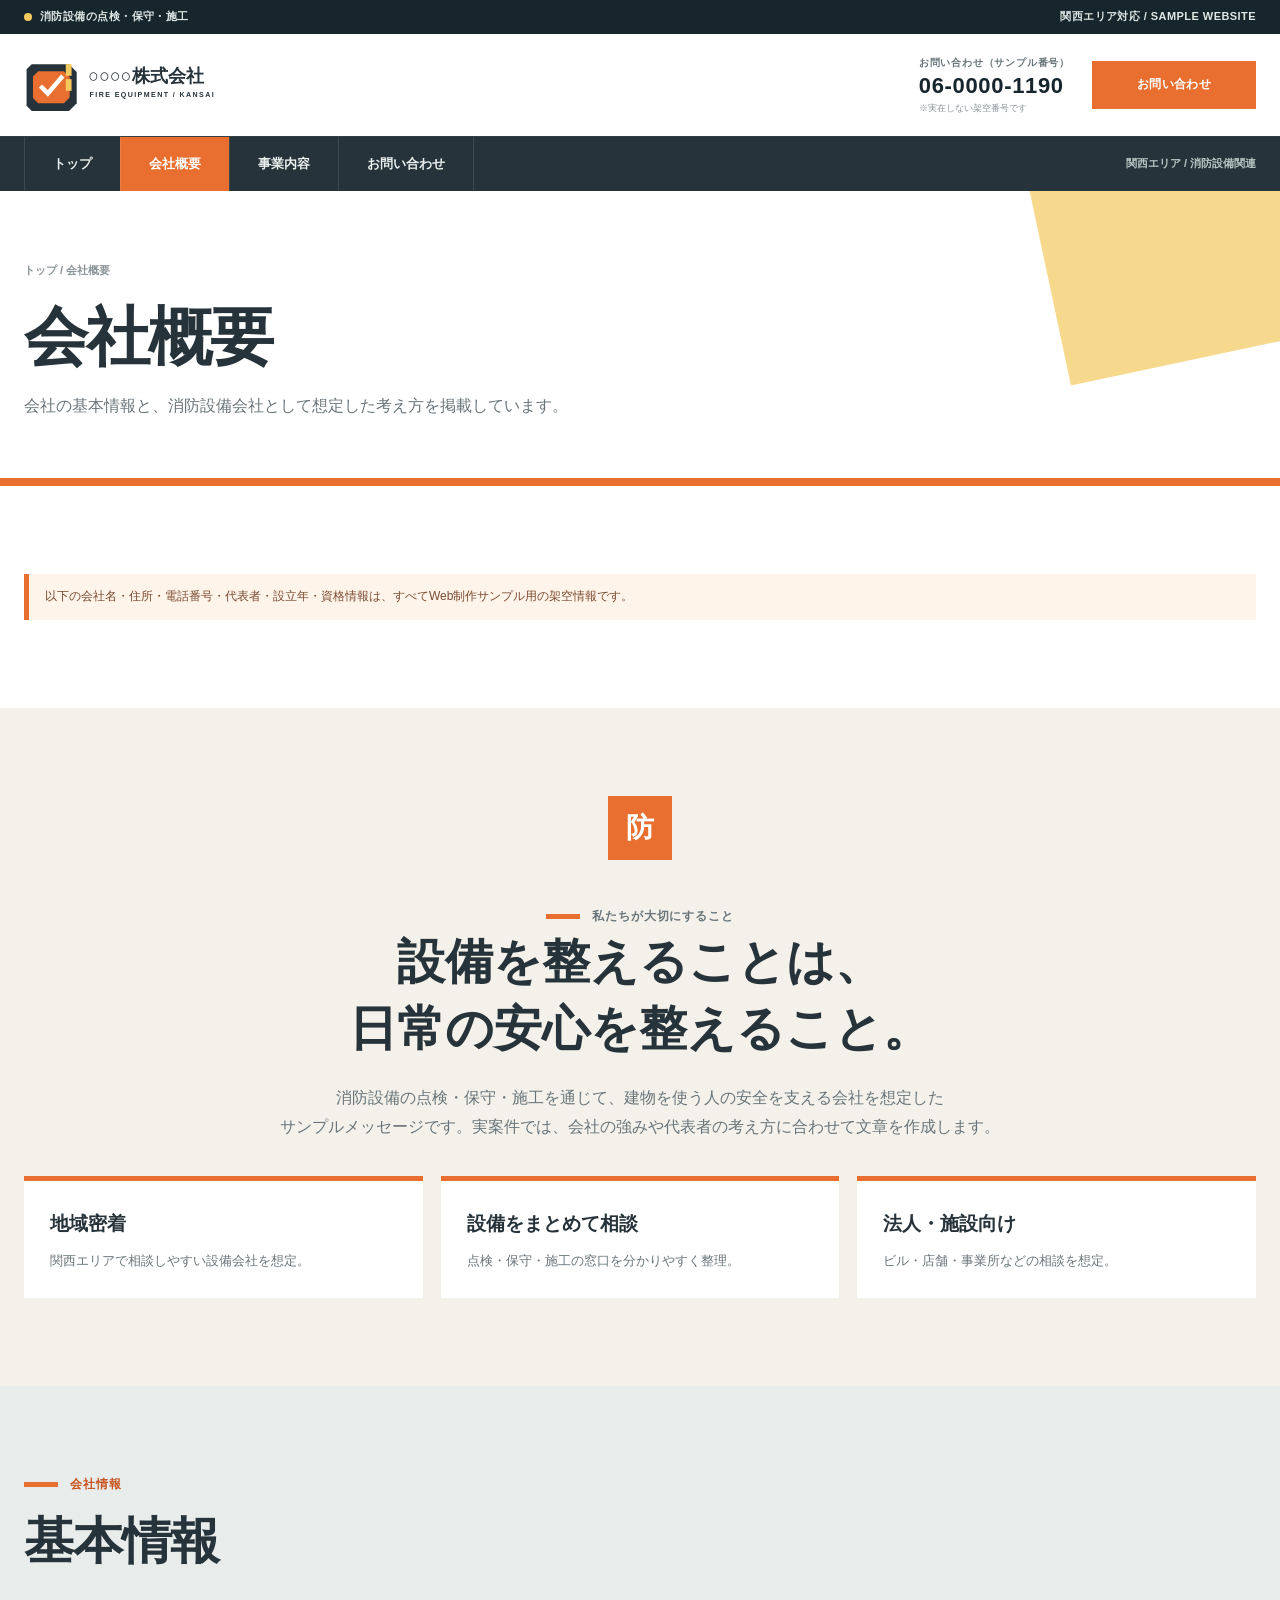
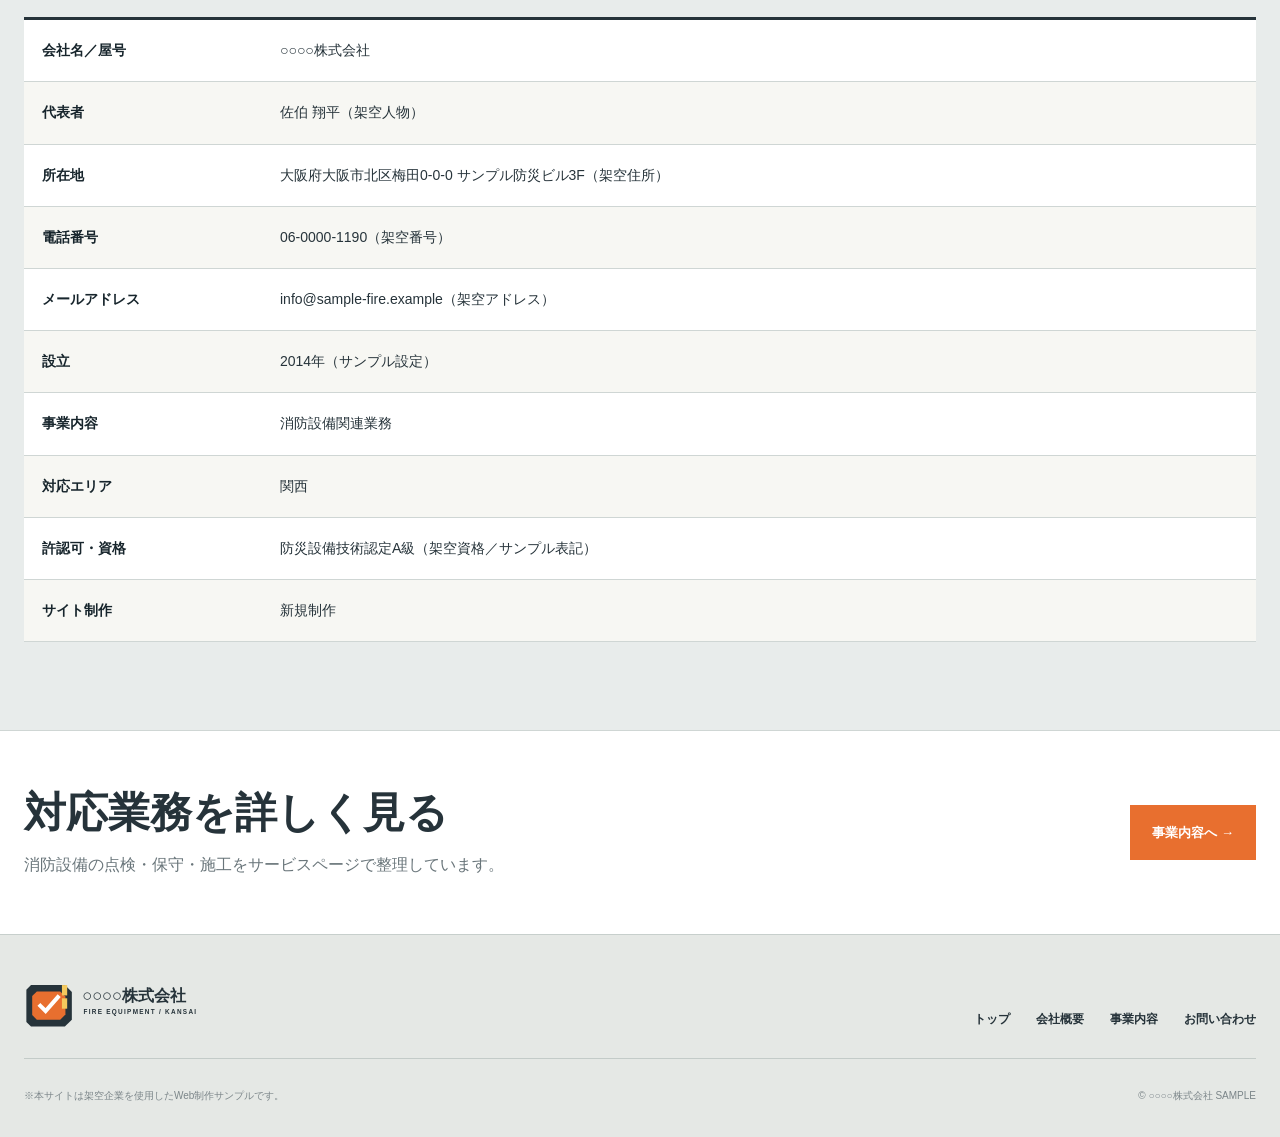
==== commit f6d0509f: "全ページの見出しを意味単位で改行し、スマホの不自然な文字分割を修正" ====
--- a/about.html
+++ b/about.html
@@ -7,7 +7,7 @@
   <title>会社概要 | ○○○○株式会社</title>
   <link rel="icon" href="assets/logo.svg" type="image/svg+xml">
   <link rel="stylesheet" href="css/style.css">
-  <link rel="stylesheet" href="css/japanese-wrap.css?v=20260909-1">
+  <link rel="stylesheet" href="css/japanese-wrap.css?v=20260929-phrase">
 </head>
 <body id="top">
 <div class="site-topline"><div class="container topline-inner"><p class="topline-status">消防設備の点検・保守・施工</p><p>関西エリア対応 / SAMPLE WEBSITE</p></div></div>
@@ -16,16 +16,16 @@
   <div class="nav-wrap"><div class="container nav-inner"><nav id="site-nav" class="site-nav" aria-label="メインナビゲーション"><a href="index.html">トップ</a><a href="about.html" aria-current="page">会社概要</a><a href="service.html">事業内容</a><a href="contact.html">お問い合わせ</a></nav><p class="nav-area">関西エリア / 消防設備関連</p></div></div>
 </header>
 <main>
-  <section class="page-hero"><div class="container page-hero-inner"><p class="breadcrumb">トップ / 会社概要</p><h1>会社概要</h1><p>会社の基本情報と、消防設備会社として想定した考え方を掲載しています。</p></div></section>
+  <section class="page-hero"><div class="container page-hero-inner"><p class="breadcrumb">トップ / 会社概要</p><h1 class="jp-flow"><span class="jp-phrase">会社概要</span></h1><p>会社の基本情報と、消防設備会社として想定した考え方を掲載しています。</p></div></section>
 
   <section class="section section-white"><div class="container"><p class="sample-note">以下の会社名・住所・電話番号・代表者・設立年・資格情報は、すべてWeb制作サンプル用の架空情報です。</p></div></section>
 
   <section class="section"><div class="container">
-    <div class="message-block"><div class="message-mark">防</div><p class="kicker" style="justify-content:center">私たちが大切にすること</p><h2>設備を整えることは、<br>日常の安心を整えること。</h2><p>消防設備の点検・保守・施工を通じて、建物を使う人の安全を支える会社を想定したサンプルメッセージです。実案件では、会社の強みや代表者の考え方に合わせて文章を作成します。</p></div>
+    <div class="message-block"><div class="message-mark">防</div><p class="kicker" style="justify-content:center">私たちが大切にすること</p><h2 class="jp-flow"><span class="jp-phrase"><span class="jp-part">設備を</span><wbr><span class="jp-part">整えることは、</span></span><wbr><span class="jp-phrase"><span class="jp-part">日常の安心を</span><wbr><span class="jp-part">整えること。</span></span></h2><p>消防設備の点検・保守・施工を通じて、建物を使う人の安全を支える会社を想定したサンプルメッセージです。実案件では、会社の強みや代表者の考え方に合わせて文章を作成します。</p></div>
     <div class="about-points"><div class="about-point"><strong>地域密着</strong><p>関西エリアで相談しやすい設備会社を想定。</p></div><div class="about-point"><strong>設備をまとめて相談</strong><p>点検・保守・施工の窓口を分かりやすく整理。</p></div><div class="about-point"><strong>法人・施設向け</strong><p>ビル・店舗・事業所などの相談を想定。</p></div></div>
   </div></section>
 
-  <section class="section section-mist"><div class="container"><p class="kicker">会社情報</p><h2 class="section-title">基本情報</h2><dl class="company-table">
+  <section class="section section-mist"><div class="container"><p class="kicker">会社情報</p><h2 class="section-title jp-flow"><span class="jp-phrase">基本情報</span></h2><dl class="company-table">
     <div class="company-row"><dt>会社名／屋号</dt><dd>○○○○株式会社</dd></div>
     <div class="company-row"><dt>代表者</dt><dd>佐伯 翔平（架空人物）</dd></div>
     <div class="company-row"><dt>所在地</dt><dd>大阪府大阪市北区梅田0-0-0 サンプル防災ビル3F（架空住所）</dd></div>
@@ -38,9 +38,9 @@
     <div class="company-row"><dt>サイト制作</dt><dd>新規制作</dd></div>
   </dl></div></section>
 
-  <section class="contact-cta"><div class="container contact-cta-inner"><div><h2>対応業務を詳しく見る</h2><p>消防設備の点検・保守・施工をサービスページで整理しています。</p></div><a class="button button-orange" href="service.html">事業内容へ →</a></div></section>
+  <section class="contact-cta"><div class="container contact-cta-inner"><div><h2 class="jp-flow"><span class="jp-phrase">対応業務を</span><wbr><span class="jp-phrase">詳しく見る</span></h2><p>消防設備の点検・保守・施工をサービスページで整理しています。</p></div><a class="button button-orange" href="service.html">事業内容へ →</a></div></section>
 </main>
 <footer class="site-footer"><div class="container"><div class="footer-main"><a class="footer-logo" href="index.html"><img src="assets/logo.svg" alt="○○○○株式会社"></a><nav class="footer-nav" aria-label="フッターナビ"><a href="index.html">トップ</a><a href="about.html">会社概要</a><a href="service.html">事業内容</a><a href="contact.html">お問い合わせ</a></nav></div><div class="footer-bottom"><p>※本サイトは架空企業を使用したWeb制作サンプルです。</p><p>© ○○○○株式会社 SAMPLE</p></div></div></footer>
-<script src="js/main.js"></script>
+<script src="js/main.js?v=20260929-phrase"></script>
 </body>
 </html>
--- a/css/japanese-wrap.css
+++ b/css/japanese-wrap.css
@@ -1,104 +1,41 @@
-/* Japanese phrase-aware wrapping
-   Keep line breaks natural when the viewport width changes. */
-
-html[lang="ja"],
-body{
-  line-break:strict;
-  word-break:normal;
-  overflow-wrap:normal;
-  hyphens:none;
+/* 消防施工HPと同じ意味単位の改行。文字サイズは既存CSSを維持する。 */
+html[lang="ja"],body{line-break:strict;word-break:normal;overflow-wrap:normal;hyphens:none}
+@supports(word-break:auto-phrase){
+  p,li,dt,dd,label{word-break:auto-phrase;text-wrap:pretty}
+  h3{word-break:auto-phrase;text-wrap:balance}
 }
 
-/* Use the browser's Japanese phrase analysis when available.
-   This avoids line endings moving one character at a time. */
-@supports (word-break:auto-phrase){
-  html[lang="ja"],
-  body{
-    word-break:auto-phrase;
-  }
+/* 外側の意味のまとまりを優先し、収まらない時だけ内側の区切りを使う。 */
+h1.jp-flow,h2.jp-flow{
+  min-width:0;max-width:100%;line-break:strict;word-break:normal;
+  overflow-wrap:normal;hyphens:none;text-wrap:wrap;
+}
+h1.jp-flow .jp-phrase,h2.jp-flow .jp-phrase{
+  display:inline-block;max-width:100%;white-space:normal;
+  word-break:keep-all;overflow-wrap:break-word;vertical-align:baseline;
+}
+h1.jp-flow .jp-part,h2.jp-flow .jp-part{
+  display:inline-block;max-width:100%;white-space:normal;
+  word-break:keep-all;overflow-wrap:anywhere;vertical-align:baseline;
+}
+h1.jp-flow wbr,h2.jp-flow wbr{display:inline}
+/* 既存の「h1内のspanをすべてオレンジ・ブロック表示」から見出しの色を保護する。 */
+.hero h1.jp-flow span{color:inherit}
+.hero h1.jp-flow .jp-accent{color:var(--orange)}
 
-  p,
-  li,
-  dt,
-  dd,
-  label,
-  .section-lead,
-  .hero-text,
-  .page-hero p,
-  .service-line p,
-  .work-block p,
-  .message-block p,
-  .about-point p,
-  .form-note{
-    word-break:auto-phrase;
-    text-wrap:pretty;
-  }
+.hero-sign,.header-main>*,.service-line>*,.promise-inner>*,
+.message-block,.about-point,.company-row>*,.work-block>*,
+.contact-rail>*,.form-grid>*,.contact-cta-inner>*{min-width:0}
+.contact-rail strong,.company-row dd{overflow-wrap:anywhere}
+.contact-form input,.contact-form textarea{min-width:0;max-width:100%}
 
-  h1,
-  h2,
-  h3,
-  .section-title{
-    word-break:auto-phrase;
-    text-wrap:balance;
-  }
+/* PCは文字を縮めず、文章側の幅を活用する。 */
+@media(min-width:981px){
+  :root{--max:1280px}
+  .promise-inner{grid-template-columns:minmax(0,1.3fr) minmax(0,.7fr);gap:48px}
+  .promise .section-title{max-width:100%}
 }
-
-/* Manual phrase wrappers can be used for important copy when a browser does
-   not support auto-phrase. Breaks occur only between phrase units. */
-.jp-flow{
-  line-break:strict;
-  overflow-wrap:normal;
-  hyphens:none;
+@media(max-width:760px){
+  .menu-button{flex-shrink:0}
+  p,li,dt,dd,label{max-width:100%;overflow-wrap:break-word}
 }
-
-@supports not (word-break:auto-phrase){
-  .jp-flow{
-    word-break:keep-all;
-  }
-
-  .jp-flow .jp-phrase{
-    display:inline-block;
-    max-width:100%;
-    white-space:nowrap;
-  }
-
-  .jp-flow wbr{
-    display:inline;
-  }
-}
-
-@supports (word-break:auto-phrase){
-  .jp-flow .jp-phrase{
-    display:inline;
-    max-width:none;
-    white-space:normal;
-  }
-
-  .jp-flow wbr{
-    display:none;
-  }
-}
-
-/* Do not let grid/flex children collapse into one-character columns. */
-.hero-sign,
-.service-line > *,
-.promise-inner > *,
-.message-block,
-.about-point,
-.company-row > *,
-.work-block > *,
-.contact-rail > *,
-.form-grid > *,
-.contact-cta-inner > *{
-  min-width:0;
-}
-
-@media(max-width:760px){
-  p,
-  li,
-  dt,
-  dd,
-  label{
-    max-width:100%;
-  }
-}
